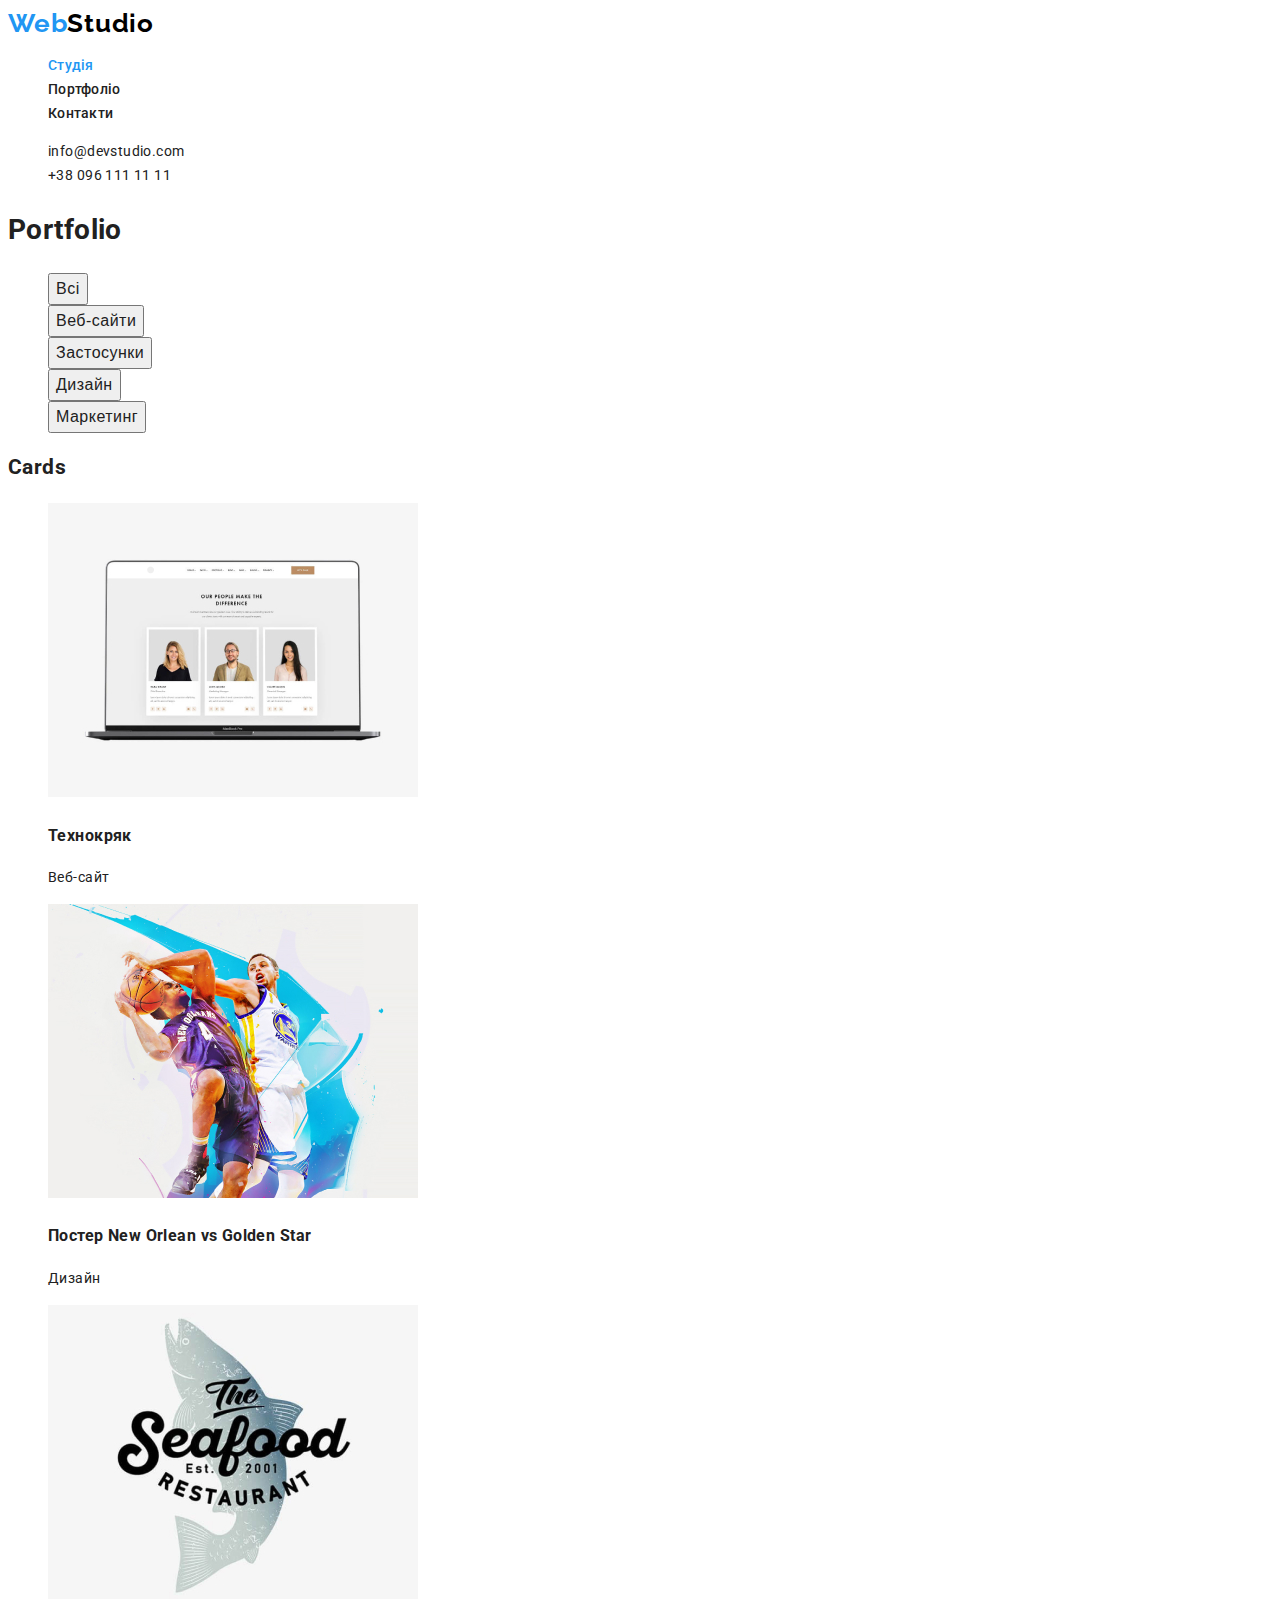
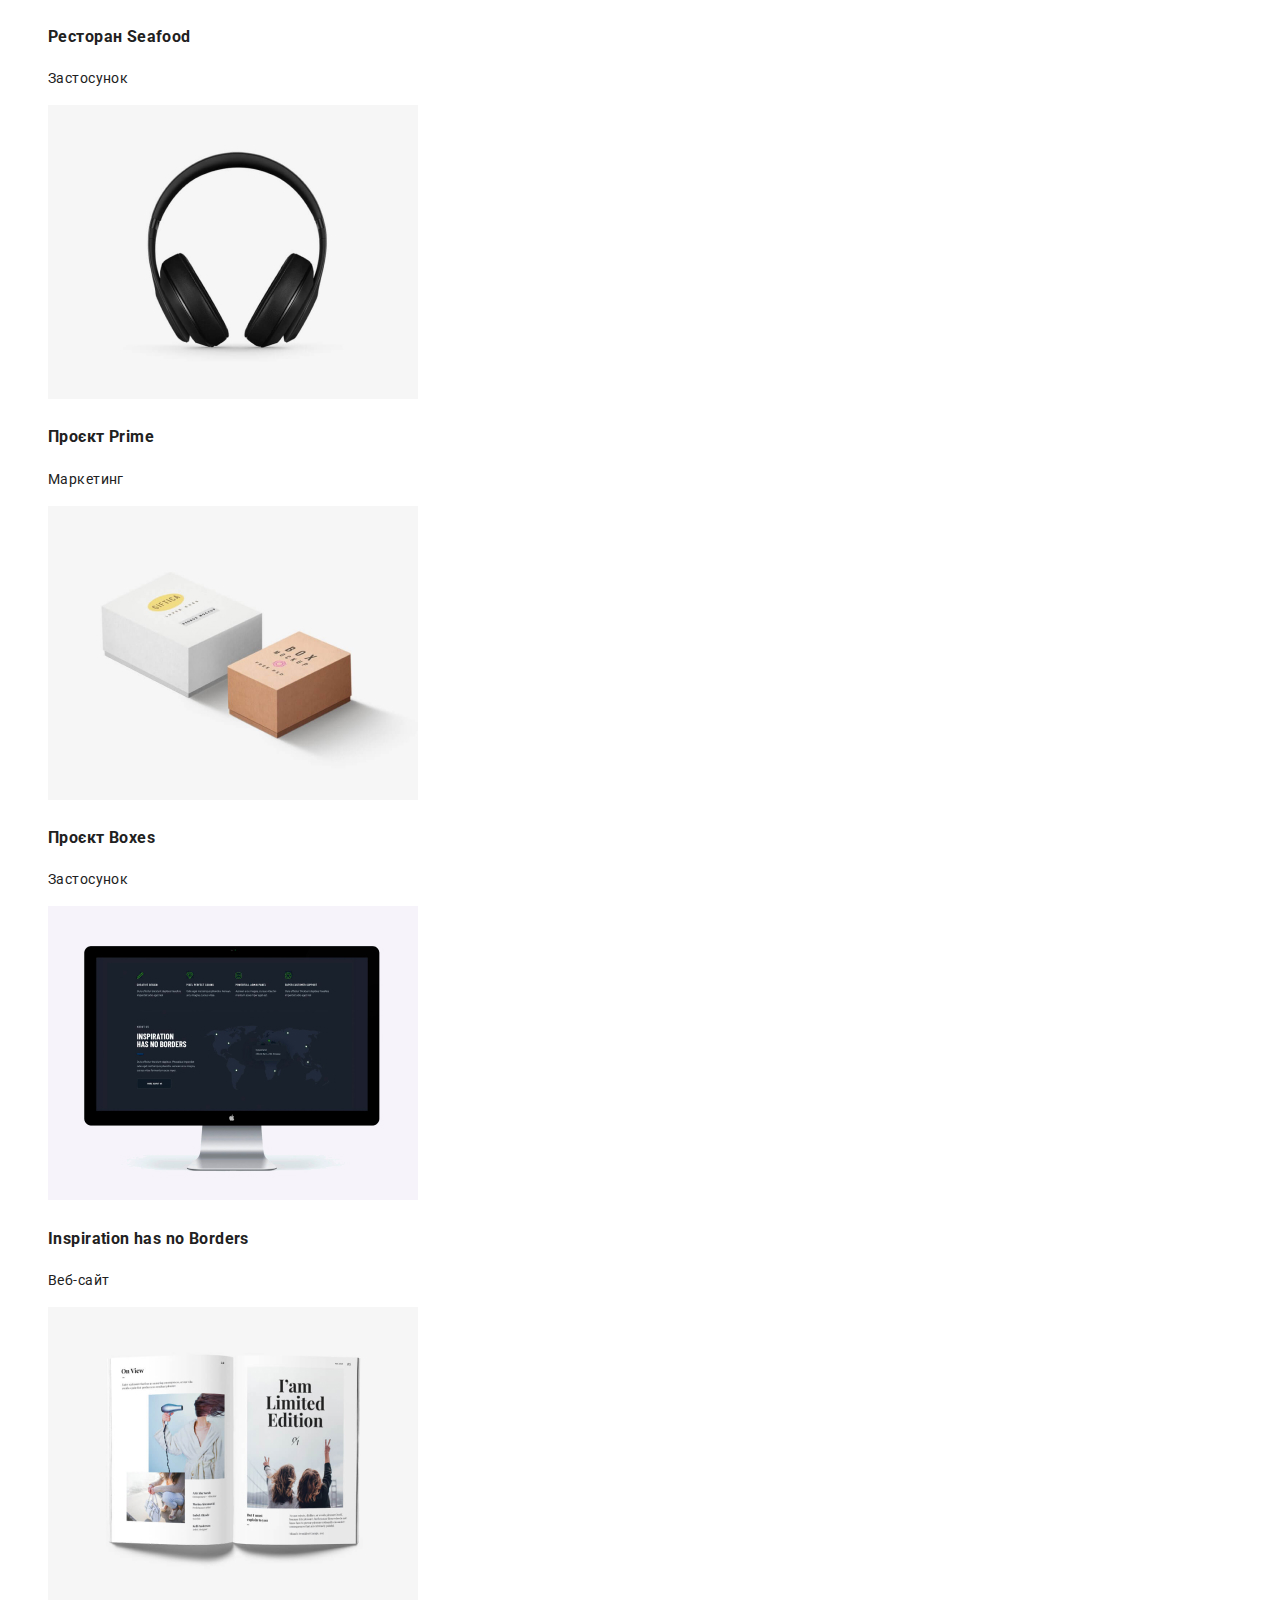
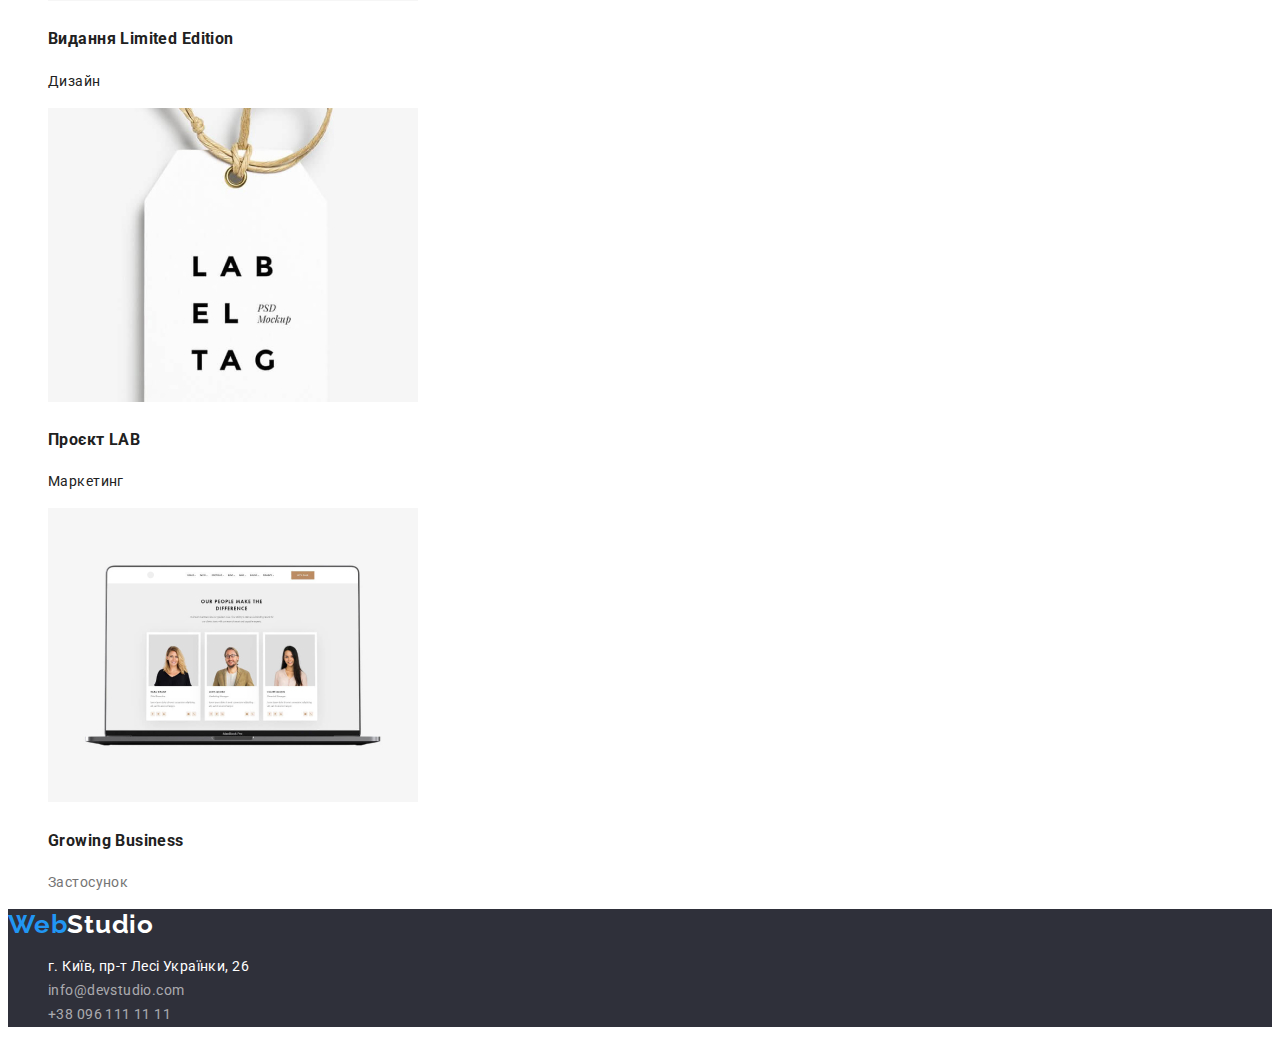
==== portfolio.html @ 36616dd6 "додав стилі шрифтів" ====
<!DOCTYPE html>
<html lang="uk">
<head>
  <meta charset="UTF-8">
  <meta http-equiv="X-UA-Compatible" content="IE=edge">
  <meta name="viewport" content="width=device-width, initial-scale=1.0">
  <link rel="preconnect" href="https://fonts.googleapis.com">
  <link rel="preconnect" href="https://fonts.gstatic.com" crossorigin>
  <link href="https://fonts.googleapis.com/css2?family=Raleway:wght@700&family=Roboto:wght@400;500;700;900&display=swap"
    rel="stylesheet">
  <link rel="stylesheet" href="./CSS/style.css">
  <title>Portfolio</title>
</head>
<body>
  <!-- Шапка сайту -->
  <header class="header">
    <!--Панель навігації-->
    <nav class="nav-bar">
      <a href="./index.html" class="logo link"><span>Web</span>Studio</a>
      <ul class="site-nav list">
        <li><a href="./index.html" class="link current">Студія</a></li>
        <li><a href="./portfolio.html" class="link">Портфоліо</a></li>
        <li><a href="" class="link">Контакти</a></li>
      </ul>
    </nav>
    <!--Список контактів-->
    <ul class="contacts-list list">
      <li><a href="" class="link">info@devstudio.com</a></li>
      <li><a href="" class="link">+38 096 111 11 11</a></li>
    </ul>
  </header>
  <main>
    <section class="portfolio">
      <!--Список кнопок навігацї сторінки-->
      <div class="filter">
        <h1 class="filter-title title">Portfolio</h1>
        <ul class="filter-list list">
          <li><button type="button" class="filter-btn">Всі</button></li>
          <li><button type="button" class="filter-btn">Веб-сайти</button></li>
          <li><button type="button" class="filter-btn">Застосунки</button></li>
          <li><button type="button" class="filter-btn">Дизайн</button></li>
          <li><button type="button" class="filter-btn">Маркетинг</button></li>
        </ul>
      </div>
      
      <div class="cards">
        <h2 class="cards-title title">Cards</h2>
        <ul class="cards-list list">
          <li>
            <a href="" class="link"><img src="./images/portfolio/technocrack.jpg" alt="" width="370" height="294">
            <h3 class="title">Технокряк</h3>
            <p>Веб-сайт</p>
          </a>                       
          </li>
          <li>
            <a href="" class="link">
              <img src="./images/portfolio/poster.jpg" alt="" width="370" height="294">
              <h3 class="title">Постер New Orlean vs Golden Star</h3>
              <p>Дизайн</p>
            </a>
          </li>
          <li>
            <a href="" class="link">
              <img src="./images/portfolio/restaraunt.jpg" alt="" width="370" height="294">
              <h3 class="title">Ресторан Seafood</h3>
              <p>Застосунок</p>
            </a>
          </li>
          <li>
            <a href="" class="link">
              <img src="./images/portfolio/primeproject.jpg" alt="" width="370" height="294">
              <h3 class="title">Проєкт Prime</h3>
              <p>Маркетинг</p>
            </a>
          </li>
          <li>
            <a href="" class="link">
              <img src="./images/portfolio/boxesproject.jpg" alt="" width="370" height="294">
              <h3 class="title">Проєкт Boxes</h3>
              <p>Застосунок</p>
            </a>
          </li>
          <li>
            <a href="" class="link">
              <img src="./images/portfolio/inspirationhasnoborders.jpg" alt="" width="370" height="294">
              <h3 class="title">Inspiration has no Borders</h3>
              <p>Веб-сайт</p>
            </a>            
          </li>
          <li>
            <a href="" class="link">
              <img src="./images/portfolio/limitededitionpost.jpg" alt="" width="370" height="294">
              <h3 class="title">Видання Limited Edition</h3>
              <p>Дизайн</p>
            </a>            
          </li>
          <li>
            <a href="" class="link"><img src="./images/portfolio/labproject.jpg" alt="" width="370" height="294">
            <h3 class="title">Проєкт LAB</h3>
            <p>Маркетинг</p>
          </a>
          </li>
          <li>
            <a href="" class="link"></a>
            <img src="./images/portfolio/technocrack.jpg" alt="" width="370" height="294">
            <h3 class="title">Growing Business</h3>
            <p>Застосунок</p>
          </li>
        </ul>
      </div>
      
    </section>
    
  </main>
  <!--Підвал-->
  <footer class="footer">
    <a href="" class="logo link"><span>Web</span>Studio</a>
    <address class="adress">
      <ul class="adress-list list">
        <li>
          <a href="" class="map-link link">г. Київ, пр-т Лесі Українки, 26</a>
        </li>
        <li>
          <a href="" class="mail-link link">info@devstudio.com</a>
        </li>
        <li>
          <a href="" class="tel-link link">+38 096 111 11 11</a>
        </li>
      </ul>
    </address>
  </footer>
</body>
</html>
---- CSS/style.css ----
:root {
  --main-white-color: #ffffff;
  --sec-white-color: #F5F4FA;
  --hero-footer-color: #2F303A;
  --p-text-color: #757575;
  --link-title-black: #212121;
  --logo-black-color: #000000;
  --accent-color: #2196F3;
  --accent-sec-color: #188ce8;
  --host-white: #ffffff99;
}


/* Загальні стилі */
body {
  background-color: var(--main-white-color);
  color: var(--p-text-color);

  font-family: 'Roboto', sans-serif;
  font-style: normal;
  font-weight: 400;
  font-size: 14px;
  line-height: 1.71;
  letter-spacing: 0.03em;
  
}

.list {
  list-style: none;
}

.link {
  color: var(--link-title-black);
  text-decoration: none;
}

.site-nav .link.current {
  color: var(--accent-color);
}

.link:hover, .link:focus {
  color: var(--accent-color);
}


.logo span {
  color: var(--accent-color);
}

.title {
  color: var(--link-title-black);
}

.section-title {
  font-weight: 700;
  font-size: 36px;
  line-height: 42px;
  text-align: center;
  letter-spacing: 0.03em;
}


/* Стилі шапки HEADER*/
.header {
  background-color: var(--main-white-color);
}

.logo {
  color: var(--logo-black-color);
  
  font-family: 'Raleway', sans-serif;
  font-style: normal;
  font-weight: 700;
  font-size: 26px;
  line-height: 1.19;
  letter-spacing: 0.03em;
}

.site-nav .link {
  font-weight: 500;
  font-size: 14px;
  line-height: 1.14;
  letter-spacing: 0.02em;
  color: #212121;
}

.site-nav .link:hover,
.site-nav .link:focus {
  color: var(--accent-color);
}

.contact-list .link {
  font-weight: 500;
  font-size: 14px;
  line-height: 1.14;
  letter-spacing: 0.02em;
}

.contact-list .link:hover,
.contact-list .link:focus {
  color: var(--accent-color);
}

/* Стилі HERO */
.hero {
  background-color: var(--hero-footer-color);
}

.hero .title {
  color: var(--main-white-color);
  font-weight: 900;
  font-size: 44px;
  line-height: 1.36;
  text-align: center;
  letter-spacing: 0.06em;
  text-transform: uppercase;
}

.hero-btn {
  background-color: var(--accent-color);
  color: var(--main-white-color);
  cursor: pointer;
}

.hero-btn:hover, 
.hero-btn:focus {
  background-color: var(--accent-sec-color);
}


/* Стилі FEATURES */
.features-list .title {
  font-weight: 700;
  font-size: 14px;
  line-height: 16px;
  letter-spacing: 0.03em;
  text-transform: uppercase;
}

/* Стилі  WORKS */




/* Стилі OUR TEAM */
.team {
  background-color: var(--sec-white-color);
}
.team-card {
  background-color: var(--main-white-color);
}
.team-card .title {
  font-weight: 700;
  font-size: 14px;
  line-height: 1.14;
  text-align: center;
  letter-spacing: 0.03em;
  text-transform: uppercase;
}
.team-card .position {
  font-size: 16px;
    line-height: 1.18;
    text-align: center;
    letter-spacing: 0.03em;
    color:var(--p-text-color);
}


/* Стилі FOOTER */
.footer {
  background-color: var(--hero-footer-color);
}

.footer .logo {
  color: var(--main-white-color);
}

.map-link {
  font-style: normal;
  font-size: 14px;
  line-height: 1.71px;
  letter-spacing: 0.03em;
  color: var(--main-white-color)
}

.mail-link, .tel-link {
  font-style: normal;
  font-size: 14px;
  line-height: 1.71px;
  letter-spacing: 0.03em;
  color: var(--host-white);
}

/* Стилі PORTFOLIO */
.filter-btn {
  font-weight: 500;
  font-size: 16px;
  line-height: 1.62;
  text-align: center;
  letter-spacing: 0.03em;
  color: var(--link-title-black);
}

.filter-btn:hover, .filter-btn:focus {
  background-color: var(--accent-color);
  color: var(--main-white-color);
}
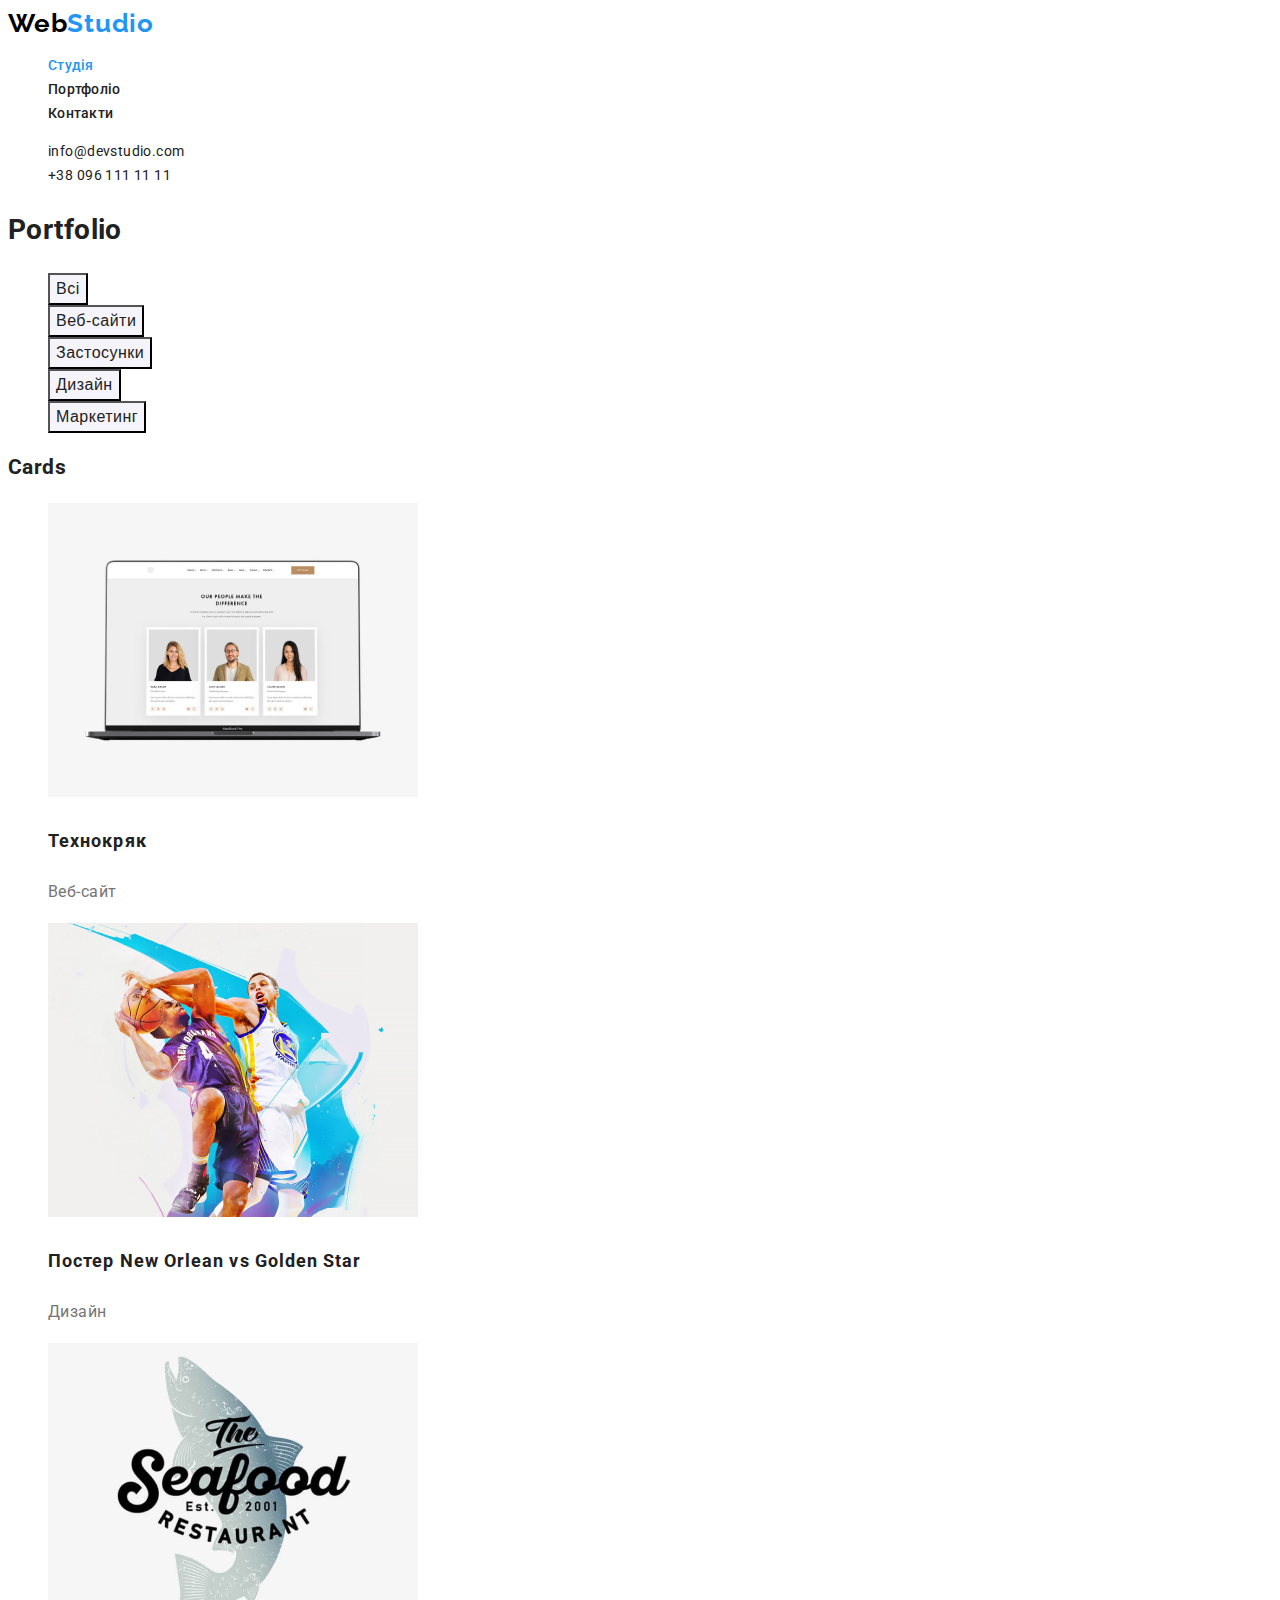
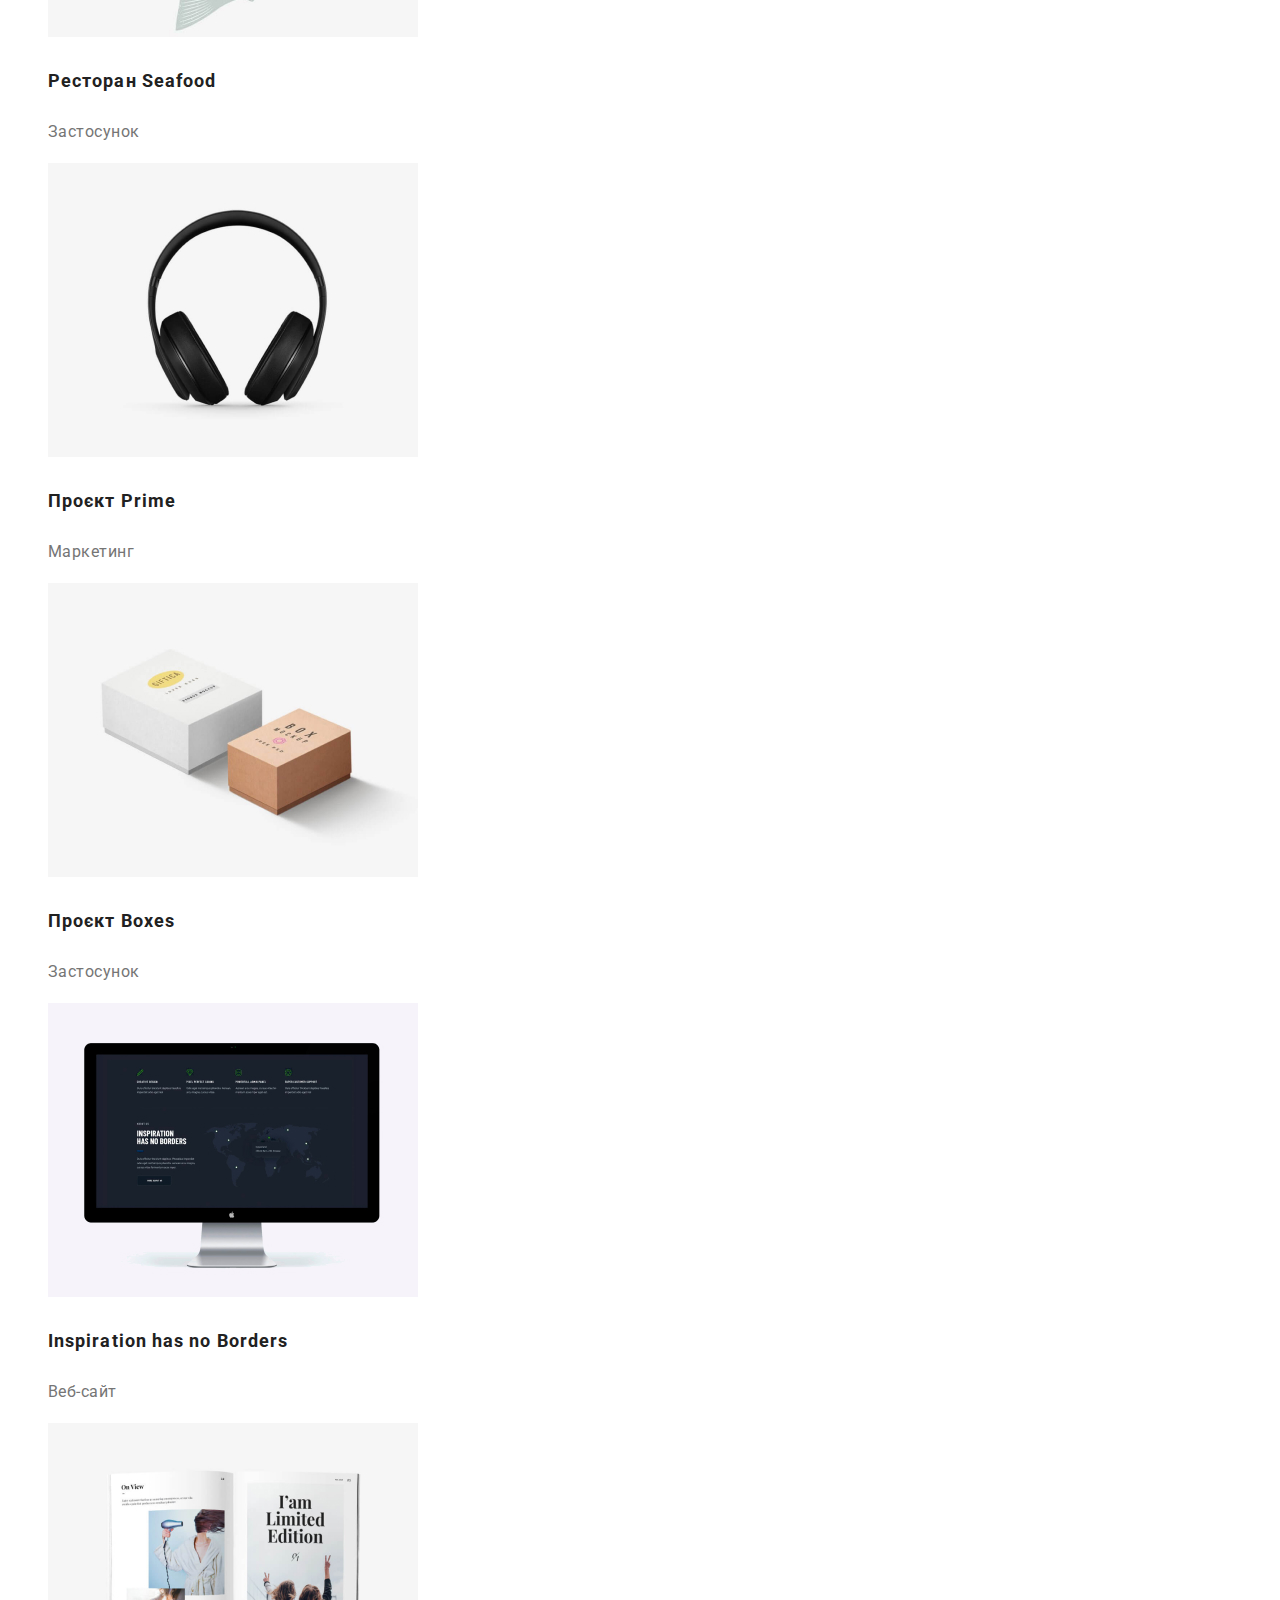
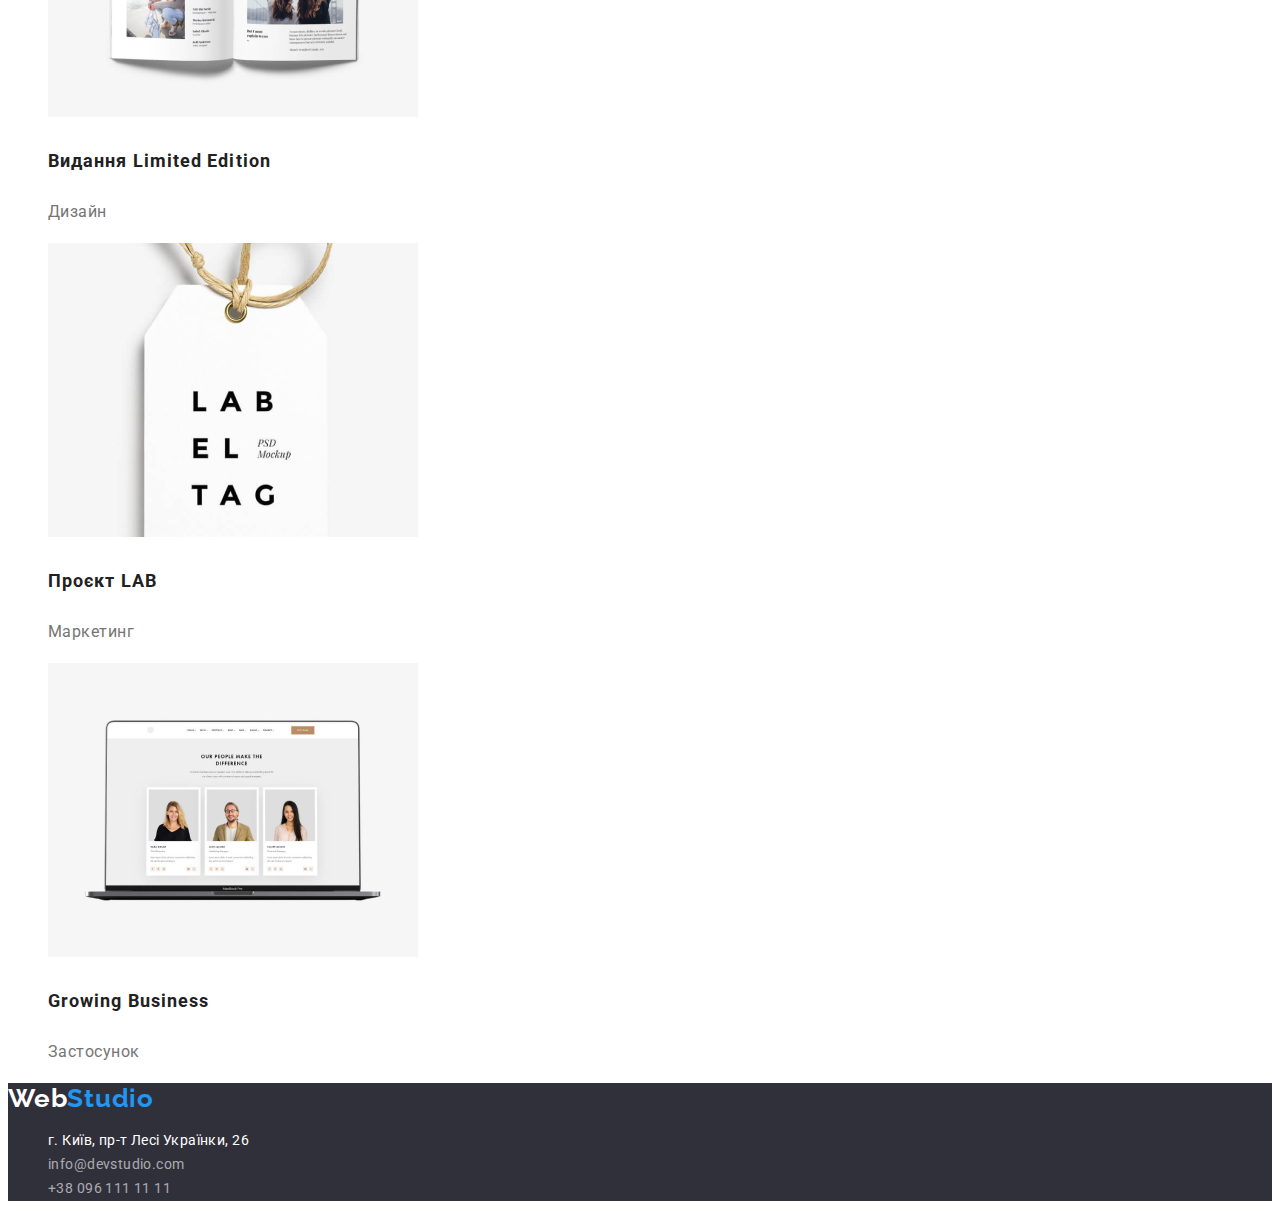
==== commit 962268c0: "деяке редагування назв класів" ====
--- a/portfolio.html
+++ b/portfolio.html
@@ -16,7 +16,7 @@
   <header class="header">
     <!--Панель навігації-->
     <nav class="nav-bar">
-      <a href="./index.html" class="logo link"><span>Web</span>Studio</a>
+      <a href="./index.html" class="logo-link">Web<span>Studio</span></a>
       <ul class="site-nav list">
         <li><a href="./index.html" class="link current">Студія</a></li>
         <li><a href="./portfolio.html" class="link">Портфоліо</a></li>
@@ -45,66 +45,78 @@
       
       <div class="cards">
         <h2 class="cards-title title">Cards</h2>
-        <ul class="cards-list list">
-          <li>
-            <a href="" class="link"><img src="./images/portfolio/technocrack.jpg" alt="" width="370" height="294">
-            <h3 class="title">Технокряк</h3>
-            <p>Веб-сайт</p>
-          </a>                       
+        <ul class="projects-list list">
+          <li class="project-item">
+            <a href="" class="link">
+              <img src="./images/portfolio/technocrack.jpg" alt="" width="370" height="294">
+              <h3 class="title">Технокряк</h3>
+              <p class="project-description">Веб-сайт</p>
+              <p class="hidden-description"></p>
+            </a>                       
           </li>
-          <li>
+          <li class="project-item">
             <a href="" class="link">
               <img src="./images/portfolio/poster.jpg" alt="" width="370" height="294">
               <h3 class="title">Постер New Orlean vs Golden Star</h3>
-              <p>Дизайн</p>
+              <p class="project-description">Дизайн</p>
+              <p class="hidden-description"></p>
             </a>
           </li>
-          <li>
+          <li class="project-item">
             <a href="" class="link">
               <img src="./images/portfolio/restaraunt.jpg" alt="" width="370" height="294">
               <h3 class="title">Ресторан Seafood</h3>
-              <p>Застосунок</p>
+              <p class="project-description">Застосунок</p>
+              <p class="hidden-description"></p>
             </a>
           </li>
-          <li>
+          <li class="project-item">
             <a href="" class="link">
               <img src="./images/portfolio/primeproject.jpg" alt="" width="370" height="294">
               <h3 class="title">Проєкт Prime</h3>
-              <p>Маркетинг</p>
+              <p class="project-description">Маркетинг</p>
+              <p class="hidden-description"></p>
             </a>
           </li>
-          <li>
+          <li class="project-item">
             <a href="" class="link">
               <img src="./images/portfolio/boxesproject.jpg" alt="" width="370" height="294">
               <h3 class="title">Проєкт Boxes</h3>
-              <p>Застосунок</p>
+              <p class="project-description">Застосунок</p>
+              <p class="hidden-description"></p>
             </a>
           </li>
-          <li>
+          <li class="project-item">
             <a href="" class="link">
               <img src="./images/portfolio/inspirationhasnoborders.jpg" alt="" width="370" height="294">
               <h3 class="title">Inspiration has no Borders</h3>
-              <p>Веб-сайт</p>
+              <p class="project-description">Веб-сайт</p>
+              <p class="hidden-description"></p>
             </a>            
           </li>
-          <li>
+          <li class="project-item">
             <a href="" class="link">
               <img src="./images/portfolio/limitededitionpost.jpg" alt="" width="370" height="294">
               <h3 class="title">Видання Limited Edition</h3>
-              <p>Дизайн</p>
+              <p class="project-description">Дизайн</p>
+              <p class="hidden-description"></p>
             </a>            
           </li>
-          <li>
-            <a href="" class="link"><img src="./images/portfolio/labproject.jpg" alt="" width="370" height="294">
-            <h3 class="title">Проєкт LAB</h3>
-            <p>Маркетинг</p>
+          <li class="project-item">
+            <a href="" class="link">
+              <img src="./images/portfolio/labproject.jpg" alt="" width="370" height="294">
+              <h3 class="title">Проєкт LAB</h3>
+              <p class="project-description">Маркетинг</p>
+              <p class="hidden-description"></p>
           </a>
           </li>
-          <li>
-            <a href="" class="link"></a>
-            <img src="./images/portfolio/technocrack.jpg" alt="" width="370" height="294">
-            <h3 class="title">Growing Business</h3>
-            <p>Застосунок</p>
+          <li class="project-item">
+            <a href="" class="link">
+              <img src="./images/portfolio/technocrack.jpg" alt="" width="370" height="294">
+              <h3 class="title">Growing Business</h3>
+              <p class="project-description">Застосунок</p>
+              <p class="hidden-description"></p>
+            </a>
           </li>
         </ul>
       </div>
@@ -114,7 +126,7 @@
   </main>
   <!--Підвал-->
   <footer class="footer">
-    <a href="" class="logo link"><span>Web</span>Studio</a>
+    <a href="" class="logo-link">Web<span>Studio</span></a>
     <address class="adress">
       <ul class="adress-list list">
         <li>
--- a/CSS/style.css
+++ b/CSS/style.css
@@ -43,8 +43,11 @@
 }
 
 
-.logo span {
-  color: var(--accent-color);
+.logo-link span {
+  color: var(--accent-color);
+}
+.logo-link {
+  text-decoration: none;
 }
 
 .title {
@@ -65,7 +68,7 @@
   background-color: var(--main-white-color);
 }
 
-.logo {
+.logo-link {
   color: var(--logo-black-color);
   
   font-family: 'Raleway', sans-serif;
@@ -171,7 +174,7 @@
   background-color: var(--hero-footer-color);
 }
 
-.footer .logo {
+.footer .logo-link {
   color: var(--main-white-color);
 }
 
@@ -191,8 +194,9 @@
   color: var(--host-white);
 }
 
-/* Стилі PORTFOLIO */
+/* =====Стилі PORTFOLIO===== */
 .filter-btn {
+  background-color: var(--sec-white-color);
   font-weight: 500;
   font-size: 16px;
   line-height: 1.62;
@@ -204,4 +208,20 @@
 .filter-btn:hover, .filter-btn:focus {
   background-color: var(--accent-color);
   color: var(--main-white-color);
+}
+
+.project-item .title {
+  font-weight: 700;
+  font-size: 18px;
+  line-height: 2;
+  letter-spacing: 0.06em;
+  color: var(--link-title-black);
+}
+
+.project-description {
+  font-weight: 400;
+  font-size: 16px;
+  line-height: 1.88;
+  letter-spacing: 0.03em;
+  color: var(--p-text-color);
 }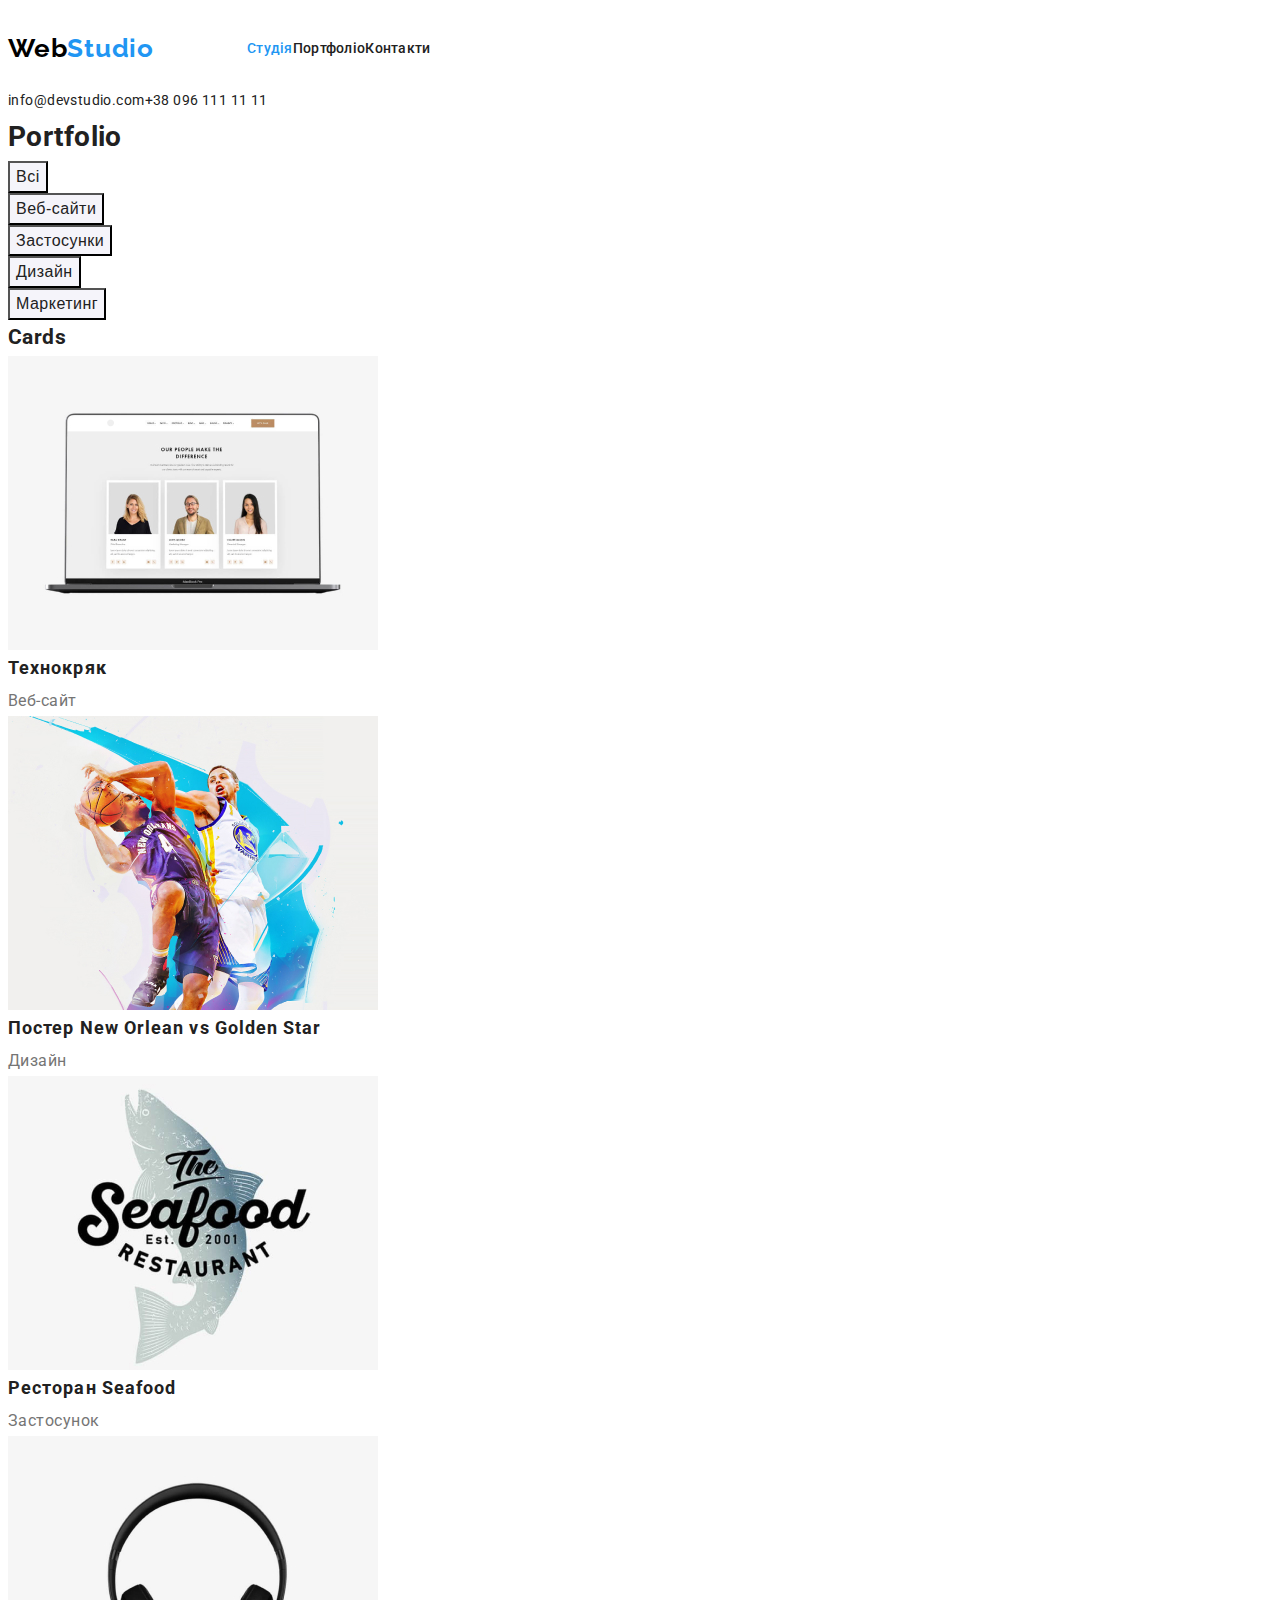
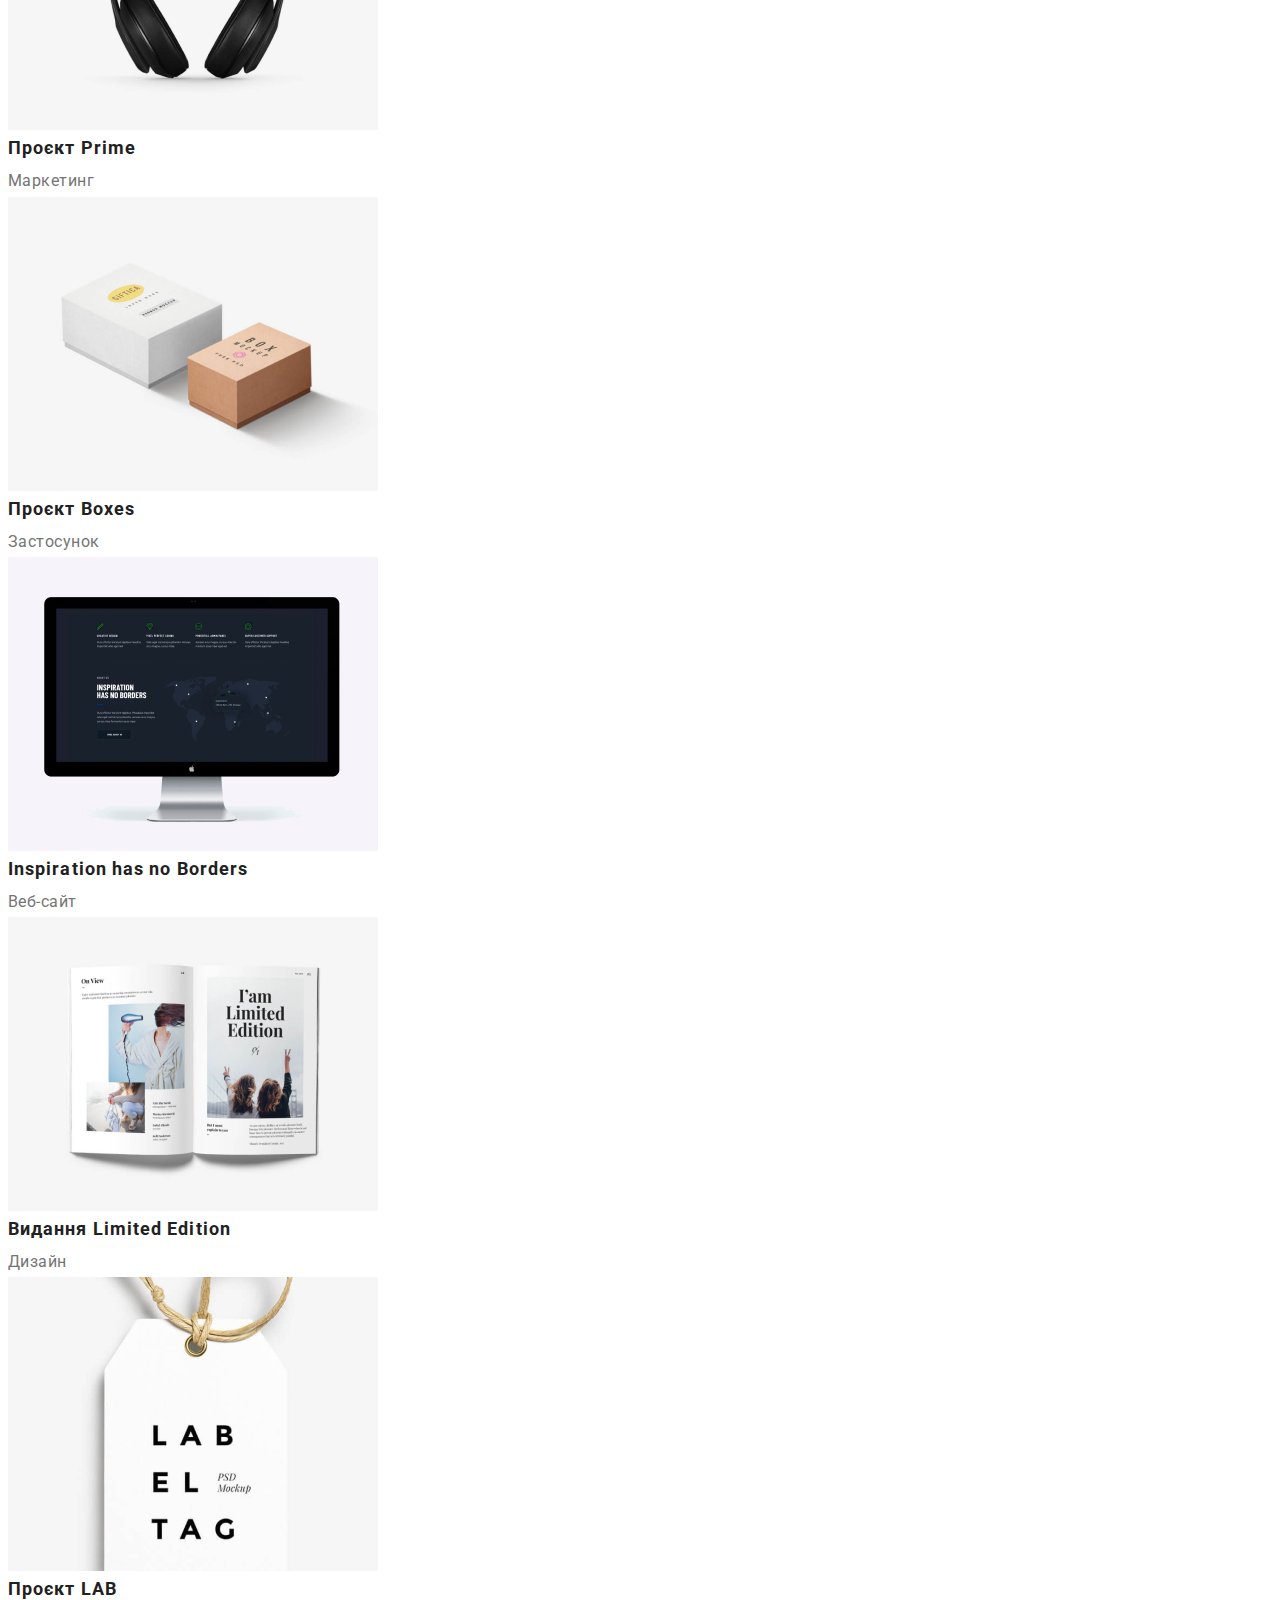
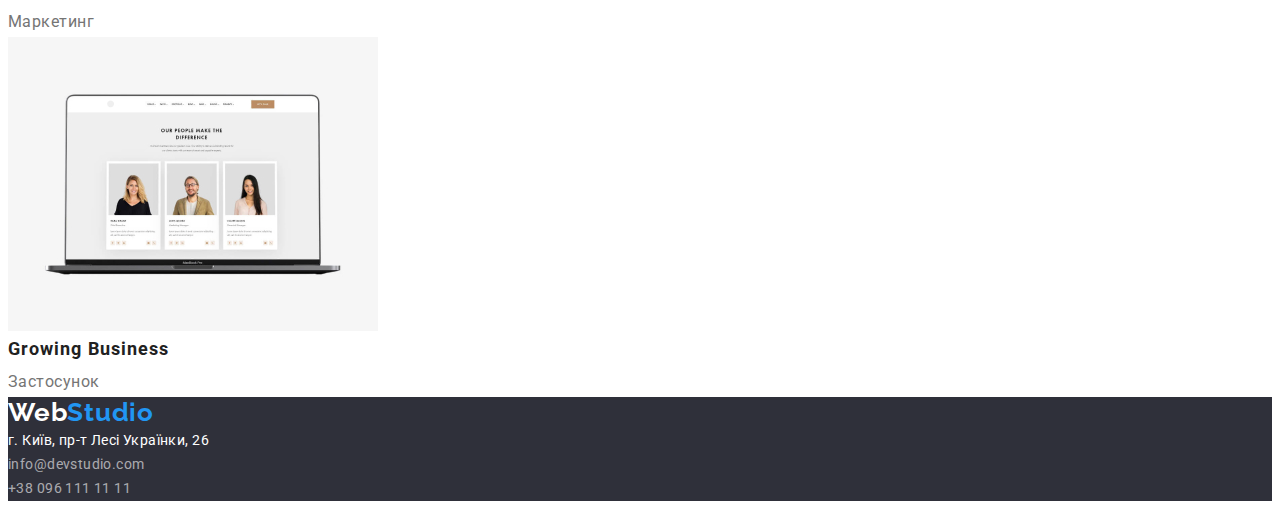
==== commit 81afdac6: "зафлексив header" ====
--- a/portfolio.html
+++ b/portfolio.html
@@ -4,6 +4,9 @@
   <meta charset="UTF-8">
   <meta http-equiv="X-UA-Compatible" content="IE=edge">
   <meta name="viewport" content="width=device-width, initial-scale=1.0">
+  <link rel="stylesheet" href="https://cdnjs.cloudflare.com/ajax/libs/modern-normalize/1.1.0/modern-normalize.min.css"
+    integrity="sha512-wpPYUAdjBVSE4KJnH1VR1HeZfpl1ub8YT/NKx4PuQ5NmX2tKuGu6U/JRp5y+Y8XG2tV+wKQpNHVUX03MfMFn9Q=="
+    crossorigin="anonymous" referrerpolicy="no-referrer" />
   <link rel="preconnect" href="https://fonts.googleapis.com">
   <link rel="preconnect" href="https://fonts.gstatic.com" crossorigin>
   <link href="https://fonts.googleapis.com/css2?family=Raleway:wght@700&family=Roboto:wght@400;500;700;900&display=swap"
--- a/CSS/style.css
+++ b/CSS/style.css
@@ -25,6 +25,41 @@
   
 }
 
+h1,
+h2,
+h3,
+h4,
+h5,
+h6,
+p {
+  margin: 0;
+}
+
+ul,
+ol {
+  margin: 0;
+  padding: 0;
+}
+
+img {
+  display: block;
+}
+
+.adress {
+  font-style: normal;
+}
+
+.visually-hidden {
+  position: absolute !important;
+  clip: rect(1px 1px 1px 1px); /* IE6, IE7 */
+  clip: rect(1px, 1px, 1px, 1px);
+  padding: 0 !important;
+  border: 0 !important;
+  height: 1px !important;
+  width: 1px !important;
+  overflow: hidden;
+}
+
 .list {
   list-style: none;
 }
@@ -60,6 +95,14 @@
   line-height: 42px;
   text-align: center;
   letter-spacing: 0.03em;
+}
+
+.container {
+  display: flex;
+  max-width: 1230px;
+  margin: 0 auto;
+  padding: 0 15px;
+  border: 1px solid red;
 }
 
 
@@ -68,8 +111,14 @@
   background-color: var(--main-white-color);
 }
 
+.nav-bar {
+  display: flex;
+  align-items: center;
+  padding: 25px 0;
+}
+
 .logo-link {
-  color: var(--logo-black-color);
+  margin-right: 93px;
   
   font-family: 'Raleway', sans-serif;
   font-style: normal;
@@ -77,6 +126,15 @@
   font-size: 26px;
   line-height: 1.19;
   letter-spacing: 0.03em;
+  color: var(--logo-black-color);
+}
+
+.site-nav {
+  display: flex;
+}
+
+.site-nav .item + .item {
+  margin-left: 50px;
 }
 
 .site-nav .link {
@@ -92,6 +150,16 @@
   color: var(--accent-color);
 }
 
+.contacts-list {
+  display: flex;
+  align-items: center;
+  margin-left: auto;
+}
+
+.contacts-list .item + .item {
+  margin-left: 50px;
+}
+
 .contact-list .link {
   font-weight: 500;
   font-size: 14px;
@@ -109,6 +177,10 @@
   background-color: var(--hero-footer-color);
 }
 
+.hero-content {
+  align-content: center;
+}
+
 .hero .title {
   color: var(--main-white-color);
   font-weight: 900;
@@ -162,10 +234,10 @@
 }
 .team-card .position {
   font-size: 16px;
-    line-height: 1.18;
-    text-align: center;
-    letter-spacing: 0.03em;
-    color:var(--p-text-color);
+  line-height: 1.18;
+  text-align: center;
+  letter-spacing: 0.03em;
+  color:var(--p-text-color);
 }
 
 
@@ -179,7 +251,6 @@
 }
 
 .map-link {
-  font-style: normal;
   font-size: 14px;
   line-height: 1.71px;
   letter-spacing: 0.03em;
@@ -187,7 +258,6 @@
 }
 
 .mail-link, .tel-link {
-  font-style: normal;
   font-size: 14px;
   line-height: 1.71px;
   letter-spacing: 0.03em;
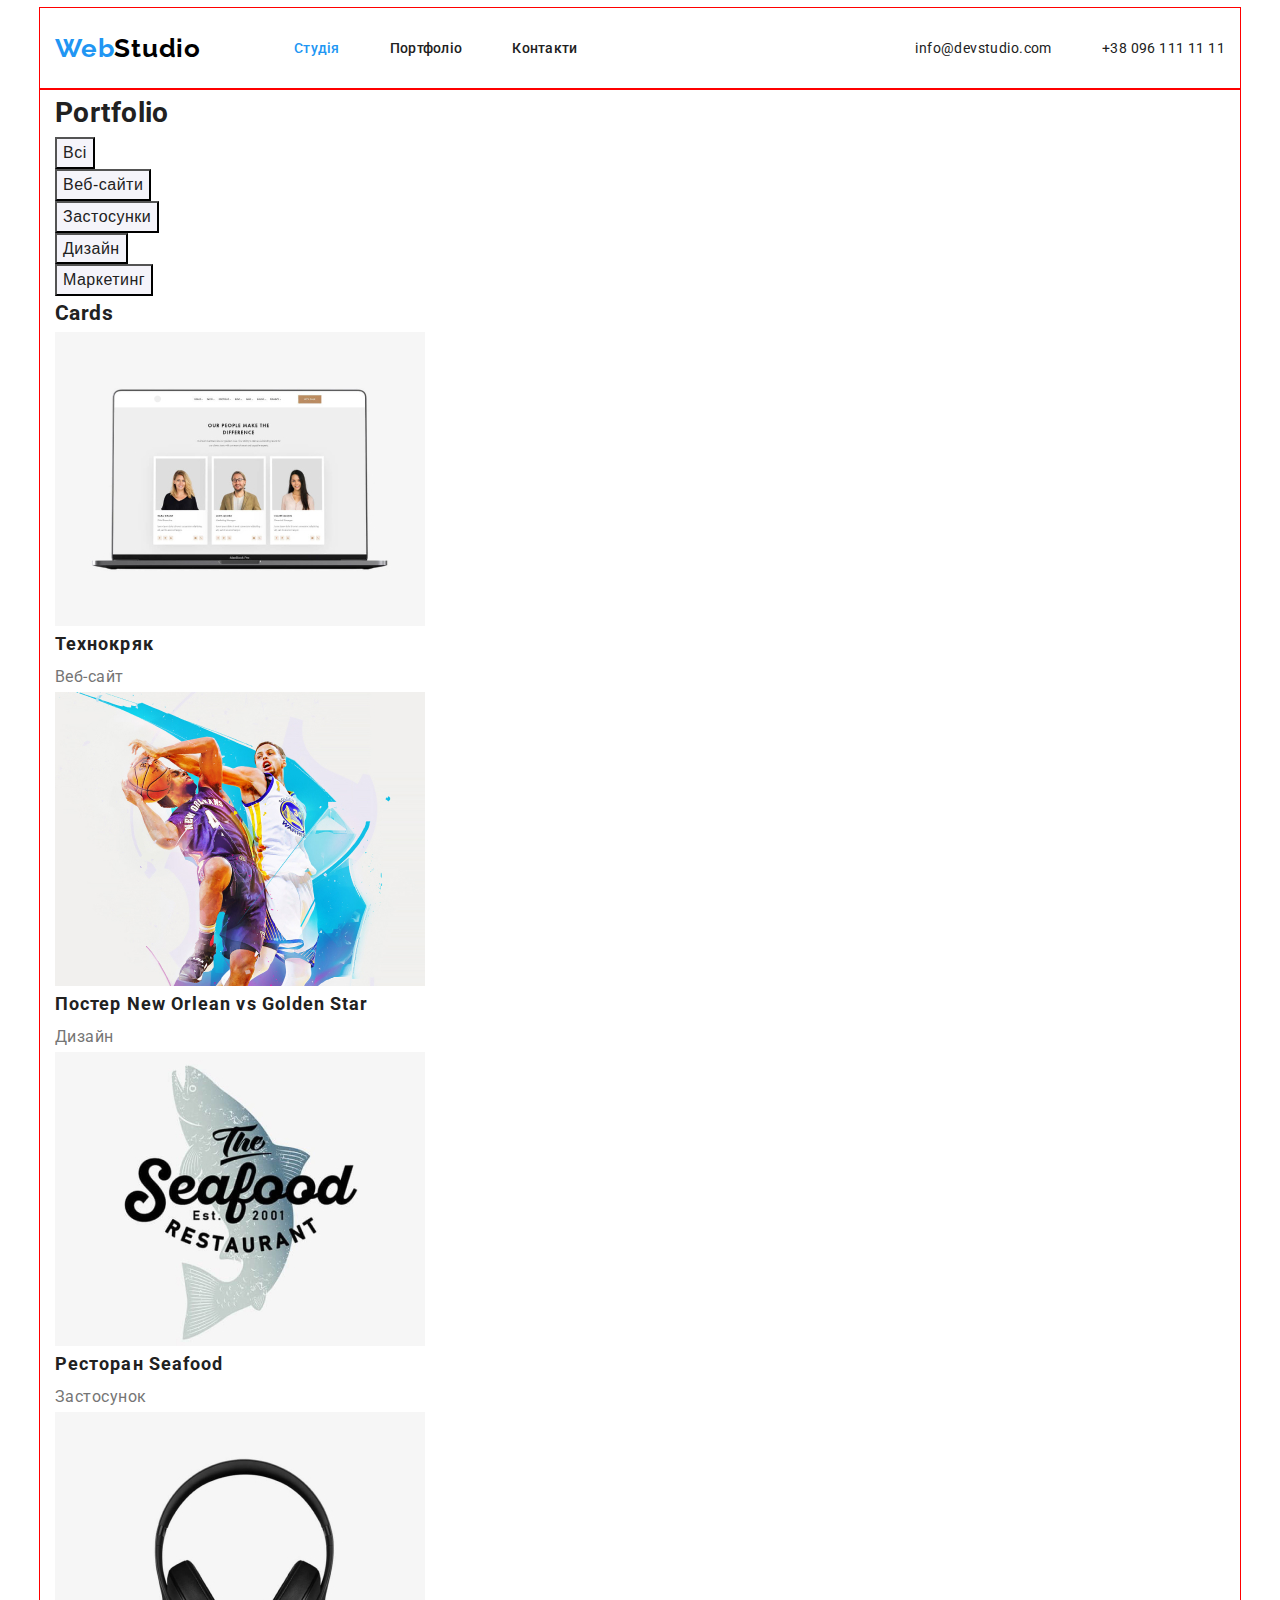
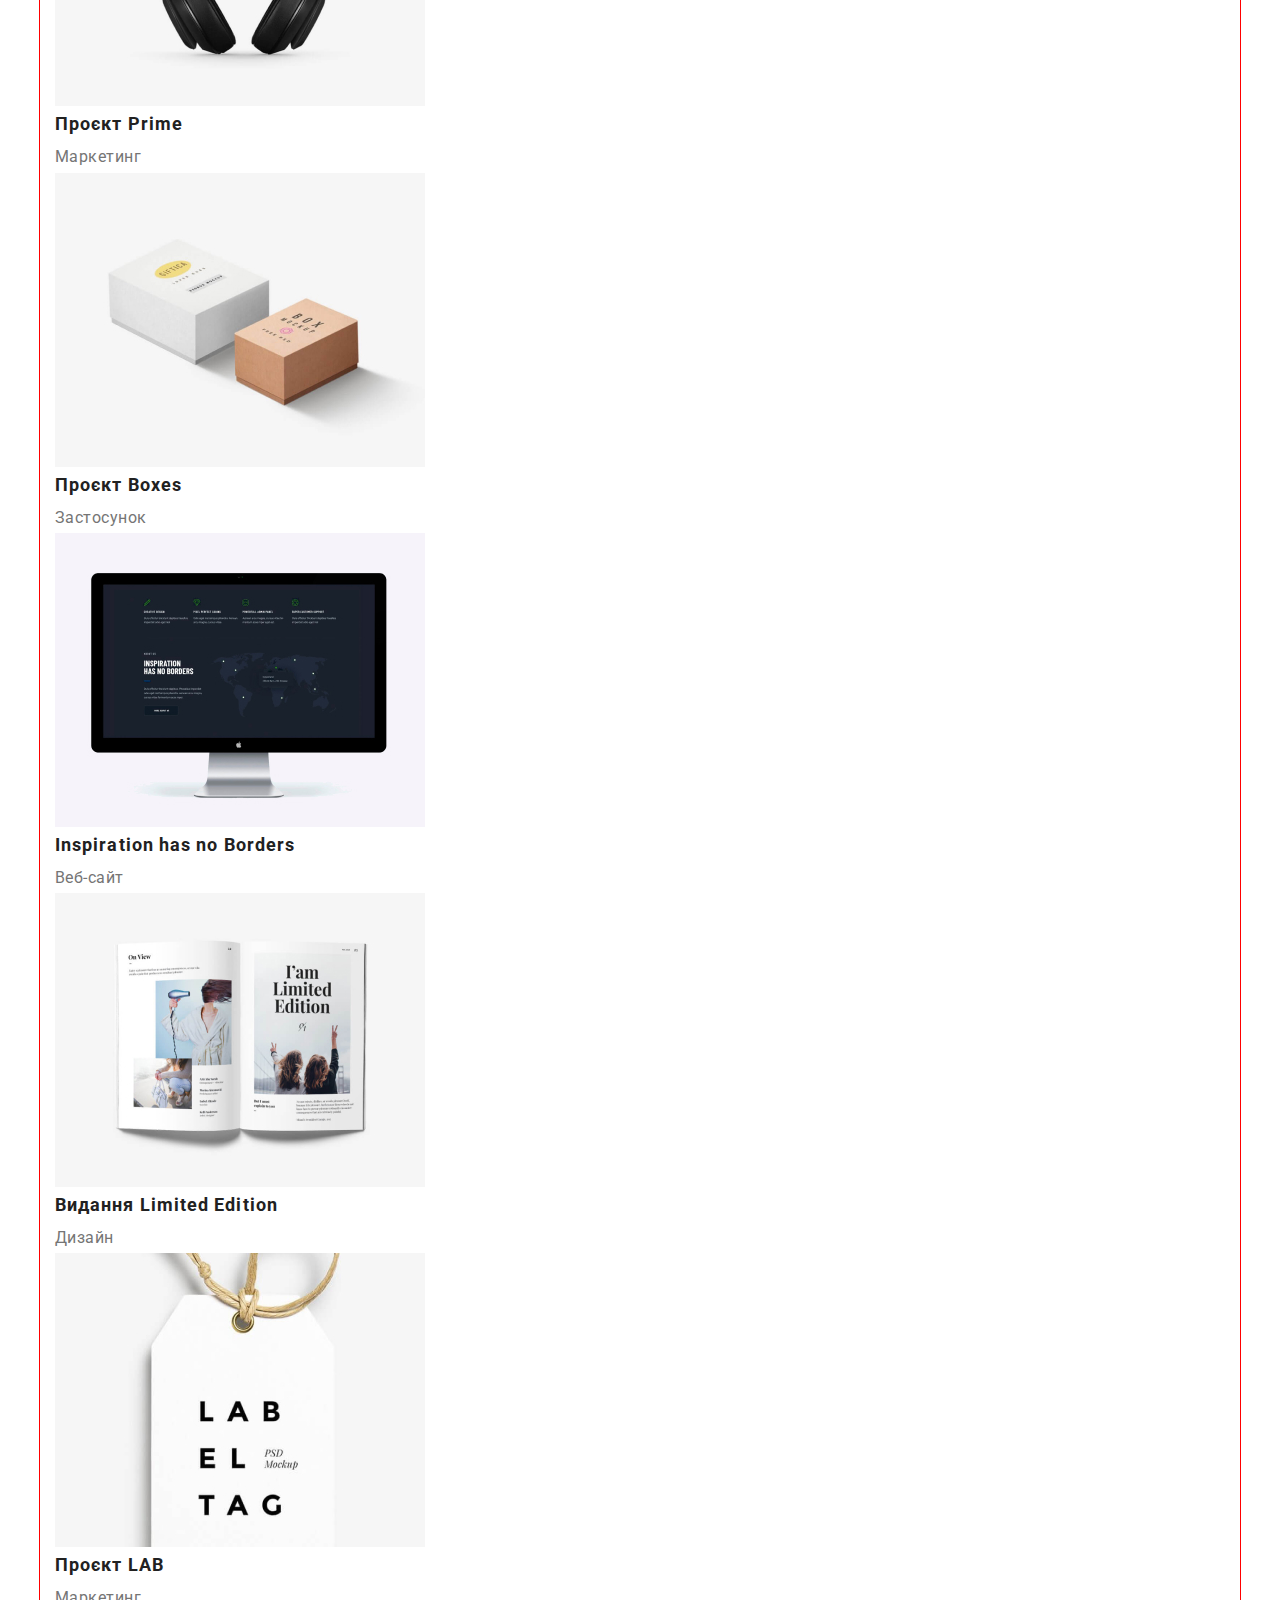
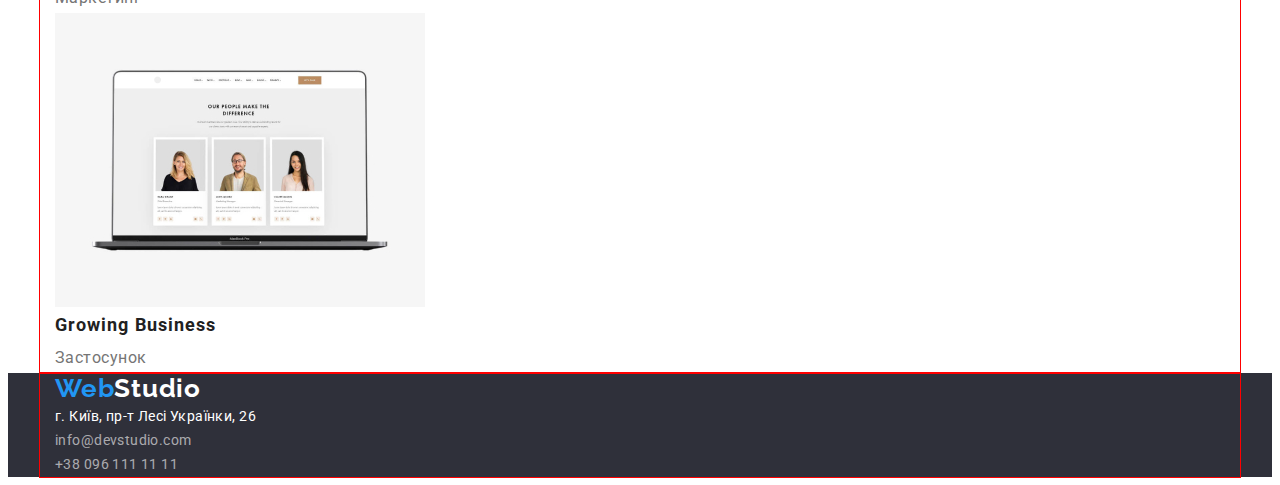
==== commit afe6c9d8: "розфлексив всю сторінку" ====
--- a/portfolio.html
+++ b/portfolio.html
@@ -18,131 +18,136 @@
   <!-- Шапка сайту -->
   <header class="header">
     <!--Панель навігації-->
-    <nav class="nav-bar">
-      <a href="./index.html" class="logo-link">Web<span>Studio</span></a>
-      <ul class="site-nav list">
-        <li><a href="./index.html" class="link current">Студія</a></li>
-        <li><a href="./portfolio.html" class="link">Портфоліо</a></li>
-        <li><a href="" class="link">Контакти</a></li>
+    <div class="container">
+      <nav class="nav-bar">
+        <a href="./index.html" class="logo-link"><span>Web</span>Studio</a>
+        <ul class="site-nav list">
+          <li class="item"><a href="./index.html" class="link current">Студія</a></li>
+          <li class="item"><a href="./portfolio.html" class="link">Портфоліо</a></li>
+          <li class="item"><a href="" class="link">Контакти</a></li>
+        </ul>
+      </nav>
+      <!--Список контактів-->
+      <ul class="contacts-list list">
+        <li class="item"><a href="" class="link">info@devstudio.com</a></li>
+        <li class="item"><a href="" class="link">+38 096 111 11 11</a></li>
       </ul>
-    </nav>
-    <!--Список контактів-->
-    <ul class="contacts-list list">
-      <li><a href="" class="link">info@devstudio.com</a></li>
-      <li><a href="" class="link">+38 096 111 11 11</a></li>
-    </ul>
+    </div>
   </header>
   <main>
     <section class="portfolio">
-      <!--Список кнопок навігацї сторінки-->
-      <div class="filter">
-        <h1 class="filter-title title">Portfolio</h1>
-        <ul class="filter-list list">
-          <li><button type="button" class="filter-btn">Всі</button></li>
-          <li><button type="button" class="filter-btn">Веб-сайти</button></li>
-          <li><button type="button" class="filter-btn">Застосунки</button></li>
-          <li><button type="button" class="filter-btn">Дизайн</button></li>
-          <li><button type="button" class="filter-btn">Маркетинг</button></li>
-        </ul>
-      </div>
-      
-      <div class="cards">
-        <h2 class="cards-title title">Cards</h2>
-        <ul class="projects-list list">
-          <li class="project-item">
-            <a href="" class="link">
-              <img src="./images/portfolio/technocrack.jpg" alt="" width="370" height="294">
-              <h3 class="title">Технокряк</h3>
-              <p class="project-description">Веб-сайт</p>
-              <p class="hidden-description"></p>
-            </a>                       
-          </li>
-          <li class="project-item">
-            <a href="" class="link">
-              <img src="./images/portfolio/poster.jpg" alt="" width="370" height="294">
-              <h3 class="title">Постер New Orlean vs Golden Star</h3>
-              <p class="project-description">Дизайн</p>
-              <p class="hidden-description"></p>
-            </a>
-          </li>
-          <li class="project-item">
-            <a href="" class="link">
-              <img src="./images/portfolio/restaraunt.jpg" alt="" width="370" height="294">
-              <h3 class="title">Ресторан Seafood</h3>
-              <p class="project-description">Застосунок</p>
-              <p class="hidden-description"></p>
-            </a>
-          </li>
-          <li class="project-item">
-            <a href="" class="link">
-              <img src="./images/portfolio/primeproject.jpg" alt="" width="370" height="294">
-              <h3 class="title">Проєкт Prime</h3>
-              <p class="project-description">Маркетинг</p>
-              <p class="hidden-description"></p>
-            </a>
-          </li>
-          <li class="project-item">
-            <a href="" class="link">
-              <img src="./images/portfolio/boxesproject.jpg" alt="" width="370" height="294">
-              <h3 class="title">Проєкт Boxes</h3>
-              <p class="project-description">Застосунок</p>
-              <p class="hidden-description"></p>
-            </a>
-          </li>
-          <li class="project-item">
-            <a href="" class="link">
-              <img src="./images/portfolio/inspirationhasnoborders.jpg" alt="" width="370" height="294">
-              <h3 class="title">Inspiration has no Borders</h3>
-              <p class="project-description">Веб-сайт</p>
-              <p class="hidden-description"></p>
-            </a>            
-          </li>
-          <li class="project-item">
-            <a href="" class="link">
-              <img src="./images/portfolio/limitededitionpost.jpg" alt="" width="370" height="294">
-              <h3 class="title">Видання Limited Edition</h3>
-              <p class="project-description">Дизайн</p>
-              <p class="hidden-description"></p>
-            </a>            
-          </li>
-          <li class="project-item">
-            <a href="" class="link">
-              <img src="./images/portfolio/labproject.jpg" alt="" width="370" height="294">
-              <h3 class="title">Проєкт LAB</h3>
-              <p class="project-description">Маркетинг</p>
-              <p class="hidden-description"></p>
-          </a>
-          </li>
-          <li class="project-item">
-            <a href="" class="link">
-              <img src="./images/portfolio/technocrack.jpg" alt="" width="370" height="294">
-              <h3 class="title">Growing Business</h3>
-              <p class="project-description">Застосунок</p>
-              <p class="hidden-description"></p>
-            </a>
-          </li>
-        </ul>
-      </div>
-      
+      <div class="container">
+        <!--Список кнопок навігацї сторінки-->
+        <div class="filter">
+          <h1 class="filter-title title">Portfolio</h1>
+          <ul class="filter-list list">
+            <li><button type="button" class="filter-btn">Всі</button></li>
+            <li><button type="button" class="filter-btn">Веб-сайти</button></li>
+            <li><button type="button" class="filter-btn">Застосунки</button></li>
+            <li><button type="button" class="filter-btn">Дизайн</button></li>
+            <li><button type="button" class="filter-btn">Маркетинг</button></li>
+          </ul>
+        </div>
+        
+        <div class="cards">
+          <h2 class="cards-title title">Cards</h2>
+          <ul class="projects-list list">
+            <li class="project-item">
+              <a href="" class="link">
+                <img src="./images/portfolio/technocrack.jpg" alt="" width="370" height="294">
+                <h3 class="title">Технокряк</h3>
+                <p class="project-description">Веб-сайт</p>
+                <p class="hidden-description"></p>
+              </a>
+            </li>
+            <li class="project-item">
+              <a href="" class="link">
+                <img src="./images/portfolio/poster.jpg" alt="" width="370" height="294">
+                <h3 class="title">Постер New Orlean vs Golden Star</h3>
+                <p class="project-description">Дизайн</p>
+                <p class="hidden-description"></p>
+              </a>
+            </li>
+            <li class="project-item">
+              <a href="" class="link">
+                <img src="./images/portfolio/restaraunt.jpg" alt="" width="370" height="294">
+                <h3 class="title">Ресторан Seafood</h3>
+                <p class="project-description">Застосунок</p>
+                <p class="hidden-description"></p>
+              </a>
+            </li>
+            <li class="project-item">
+              <a href="" class="link">
+                <img src="./images/portfolio/primeproject.jpg" alt="" width="370" height="294">
+                <h3 class="title">Проєкт Prime</h3>
+                <p class="project-description">Маркетинг</p>
+                <p class="hidden-description"></p>
+              </a>
+            </li>
+            <li class="project-item">
+              <a href="" class="link">
+                <img src="./images/portfolio/boxesproject.jpg" alt="" width="370" height="294">
+                <h3 class="title">Проєкт Boxes</h3>
+                <p class="project-description">Застосунок</p>
+                <p class="hidden-description"></p>
+              </a>
+            </li>
+            <li class="project-item">
+              <a href="" class="link">
+                <img src="./images/portfolio/inspirationhasnoborders.jpg" alt="" width="370" height="294">
+                <h3 class="title">Inspiration has no Borders</h3>
+                <p class="project-description">Веб-сайт</p>
+                <p class="hidden-description"></p>
+              </a>
+            </li>
+            <li class="project-item">
+              <a href="" class="link">
+                <img src="./images/portfolio/limitededitionpost.jpg" alt="" width="370" height="294">
+                <h3 class="title">Видання Limited Edition</h3>
+                <p class="project-description">Дизайн</p>
+                <p class="hidden-description"></p>
+              </a>
+            </li>
+            <li class="project-item">
+              <a href="" class="link">
+                <img src="./images/portfolio/labproject.jpg" alt="" width="370" height="294">
+                <h3 class="title">Проєкт LAB</h3>
+                <p class="project-description">Маркетинг</p>
+                <p class="hidden-description"></p>
+              </a>
+            </li>
+            <li class="project-item">
+              <a href="" class="link">
+                <img src="./images/portfolio/technocrack.jpg" alt="" width="370" height="294">
+                <h3 class="title">Growing Business</h3>
+                <p class="project-description">Застосунок</p>
+                <p class="hidden-description"></p>
+              </a>
+            </li>
+          </ul>
+        </div>
+      </div>  
     </section>
     
   </main>
   <!--Підвал-->
   <footer class="footer">
-    <a href="" class="logo-link">Web<span>Studio</span></a>
-    <address class="adress">
-      <ul class="adress-list list">
-        <li>
-          <a href="" class="map-link link">г. Київ, пр-т Лесі Українки, 26</a>
-        </li>
-        <li>
-          <a href="" class="mail-link link">info@devstudio.com</a>
-        </li>
-        <li>
-          <a href="" class="tel-link link">+38 096 111 11 11</a>
-        </li>
-      </ul>
-    </address>
+    <div class="container">
+      <a href="" class="logo-link"><span>Web</span>Studio</a>
+      <address class="adress">
+        <ul class="adress-list list">
+          <li>
+            <a href="" class="map-link link">г. Київ, пр-т Лесі Українки, 26</a>
+          </li>
+          <li>
+            <a href="" class="mail-link link">info@devstudio.com</a>
+          </li>
+          <li>
+            <a href="" class="tel-link link">+38 096 111 11 11</a>
+          </li>
+        </ul>
+      </address>
+    </div>
   </footer>
 </body>
 </html>--- a/CSS/style.css
+++ b/CSS/style.css
@@ -11,7 +11,11 @@
 }
 
 
-/* Загальні стилі */
+/* ==========ЗАГАЛЬНІ СТИЛІ============= */
+* {
+  box-sizing: border-box;
+}
+
 body {
   background-color: var(--main-white-color);
   color: var(--p-text-color);
@@ -90,6 +94,7 @@
 }
 
 .section-title {
+  margin-bottom: 50px;
   font-weight: 700;
   font-size: 36px;
   line-height: 42px;
@@ -98,18 +103,28 @@
 }
 
 .container {
-  display: flex;
-  max-width: 1230px;
+  max-width: 1200px;
   margin: 0 auto;
   padding: 0 15px;
-  border: 1px solid red;
-}
-
-
-/* Стилі шапки HEADER*/
+  outline: 1px solid red;
+}
+
+.features .container,
+.works .container,
+.team .container {
+  padding-top: 94px;
+  padding-bottom: 94px;
+}
+/* ==========ЗАГАЛЬНІ СТИЛІ END============= */
+
+
+/* =================HEADER===================*/
 .header {
   background-color: var(--main-white-color);
 }
+.header .container {
+  display: flex;
+} 
 
 .nav-bar {
   display: flex;
@@ -171,9 +186,11 @@
 .contact-list .link:focus {
   color: var(--accent-color);
 }
-
-/* Стилі HERO */
+/* =================HEADER END===================*/
+
+/* ==================HERO======================= */
 .hero {
+  text-align: center;
   background-color: var(--hero-footer-color);
 }
 
@@ -192,6 +209,12 @@
 }
 
 .hero-btn {
+  display: block;
+  min-width: 200px;
+  margin: 0 auto;
+  padding: 10px 32px;
+  /* box-shadow: 0px 4px 4px rgba(0, 0, 0, 0.15); */
+  border-radius: 4px;
   background-color: var(--accent-color);
   color: var(--main-white-color);
   cursor: pointer;
@@ -201,9 +224,18 @@
 .hero-btn:focus {
   background-color: var(--accent-sec-color);
 }
-
-
-/* Стилі FEATURES */
+/* ==================HERO END======================= */
+
+
+/* =================FEATURES=================== */
+.features-list {
+  display: flex;
+}
+
+.features-list-item {
+  
+}
+
 .features-list .title {
   font-weight: 700;
   font-size: 14px;
@@ -212,7 +244,22 @@
   text-transform: uppercase;
 }
 
-/* Стилі  WORKS */
+/* =================FEATURES END=================== */
+
+
+/* =================WORKS====================== */
+.works-list {
+  display: flex;
+  flex-wrap: wrap;
+  margin-left: -30px;
+  margin-top: -30px;
+}
+
+.works-list-item {
+  margin-left: 30px;
+  margin-top: 30px;
+}
+/* =================WORKS END====================== */
 
 
 
@@ -221,10 +268,27 @@
 .team {
   background-color: var(--sec-white-color);
 }
+
+.team-list {
+  display: flex;
+  flex-wrap: wrap;
+  margin-left: -30px;
+  margin-top: -30px;
+}
 .team-card {
+  margin-left: 30px;
+  margin-top: 30px;
+  box-shadow: 0px 1px 3px rgba(0, 0, 0, 0.12), 0px 1px 1px rgba(0, 0, 0, 0.14), 0px 2px 1px rgba(0, 0, 0, 0.2);
+  border-radius: 0px 0px 4px 4px;
   background-color: var(--main-white-color);
 }
+
+.team-card-content {
+  padding-top: 30px;
+  padding-bottom: 30px;
+}
 .team-card .title {
+  margin-bottom: 10px;
   font-weight: 700;
   font-size: 14px;
   line-height: 1.14;
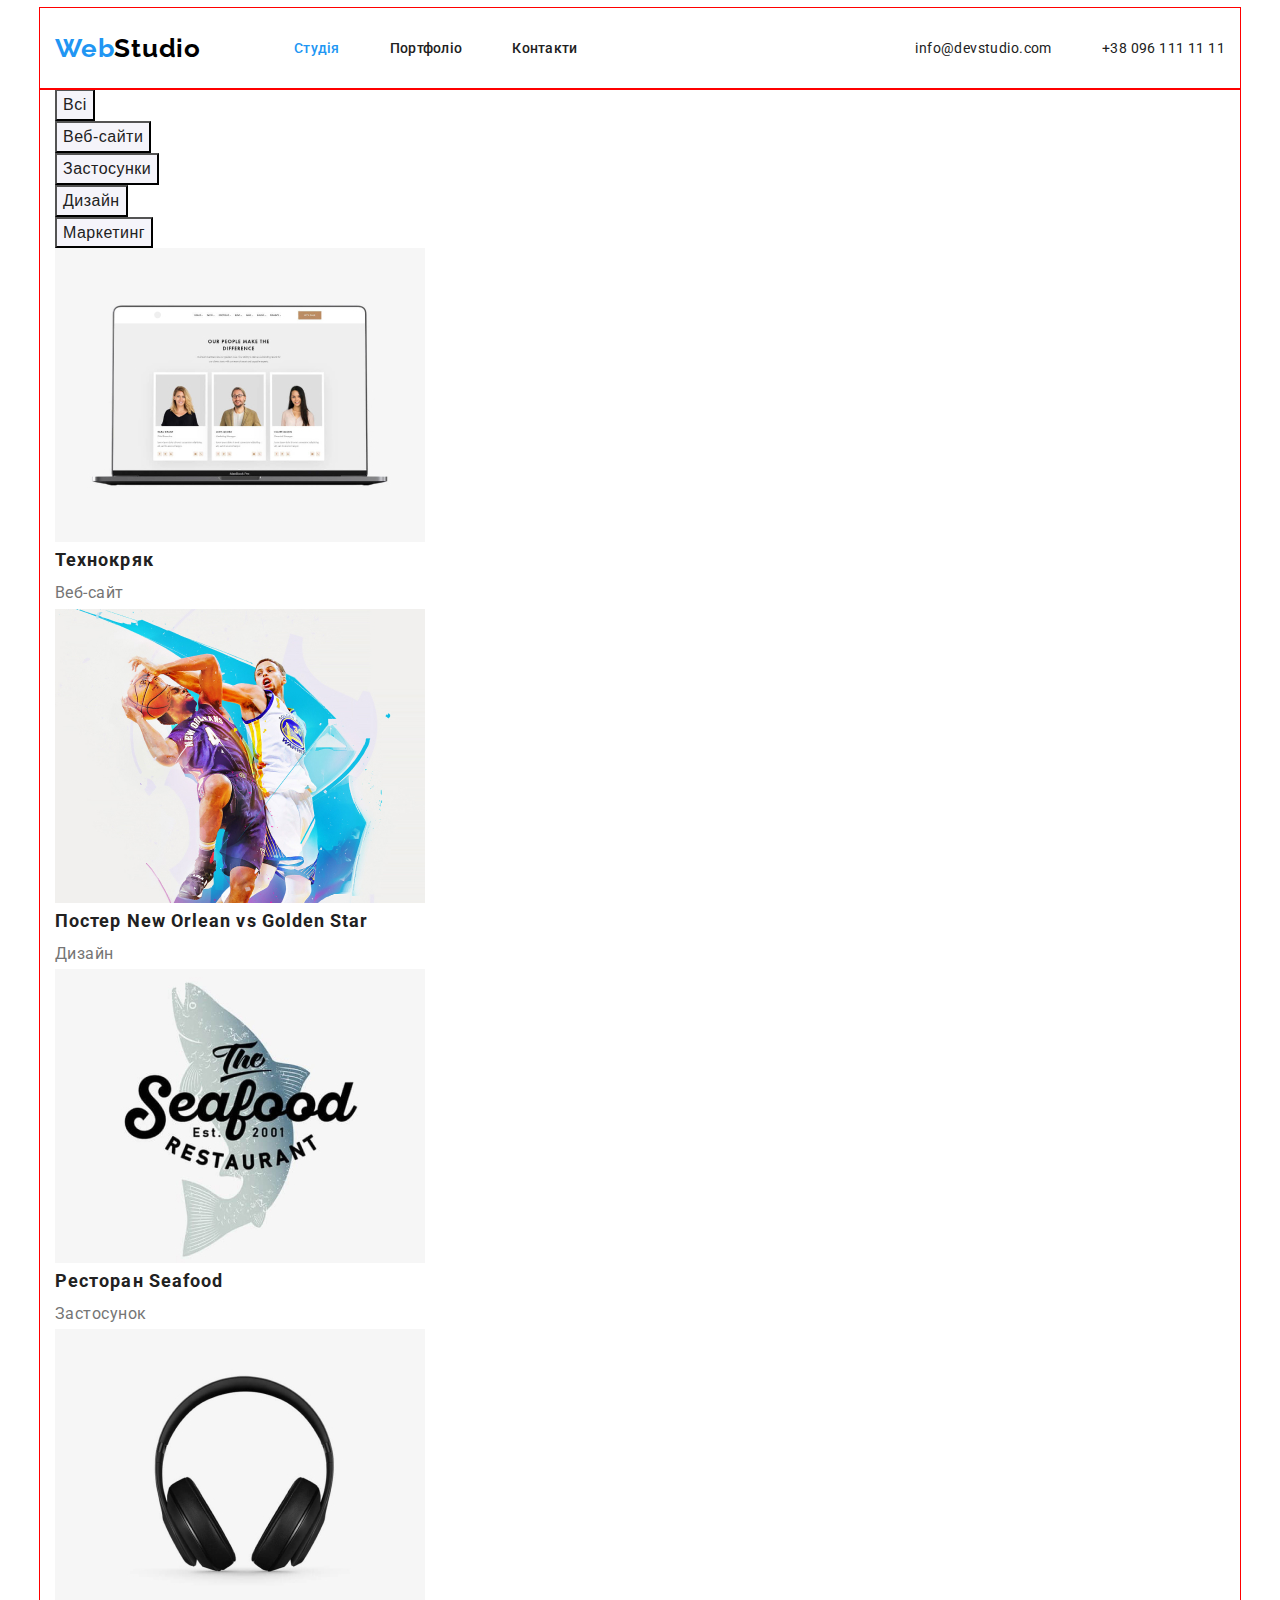
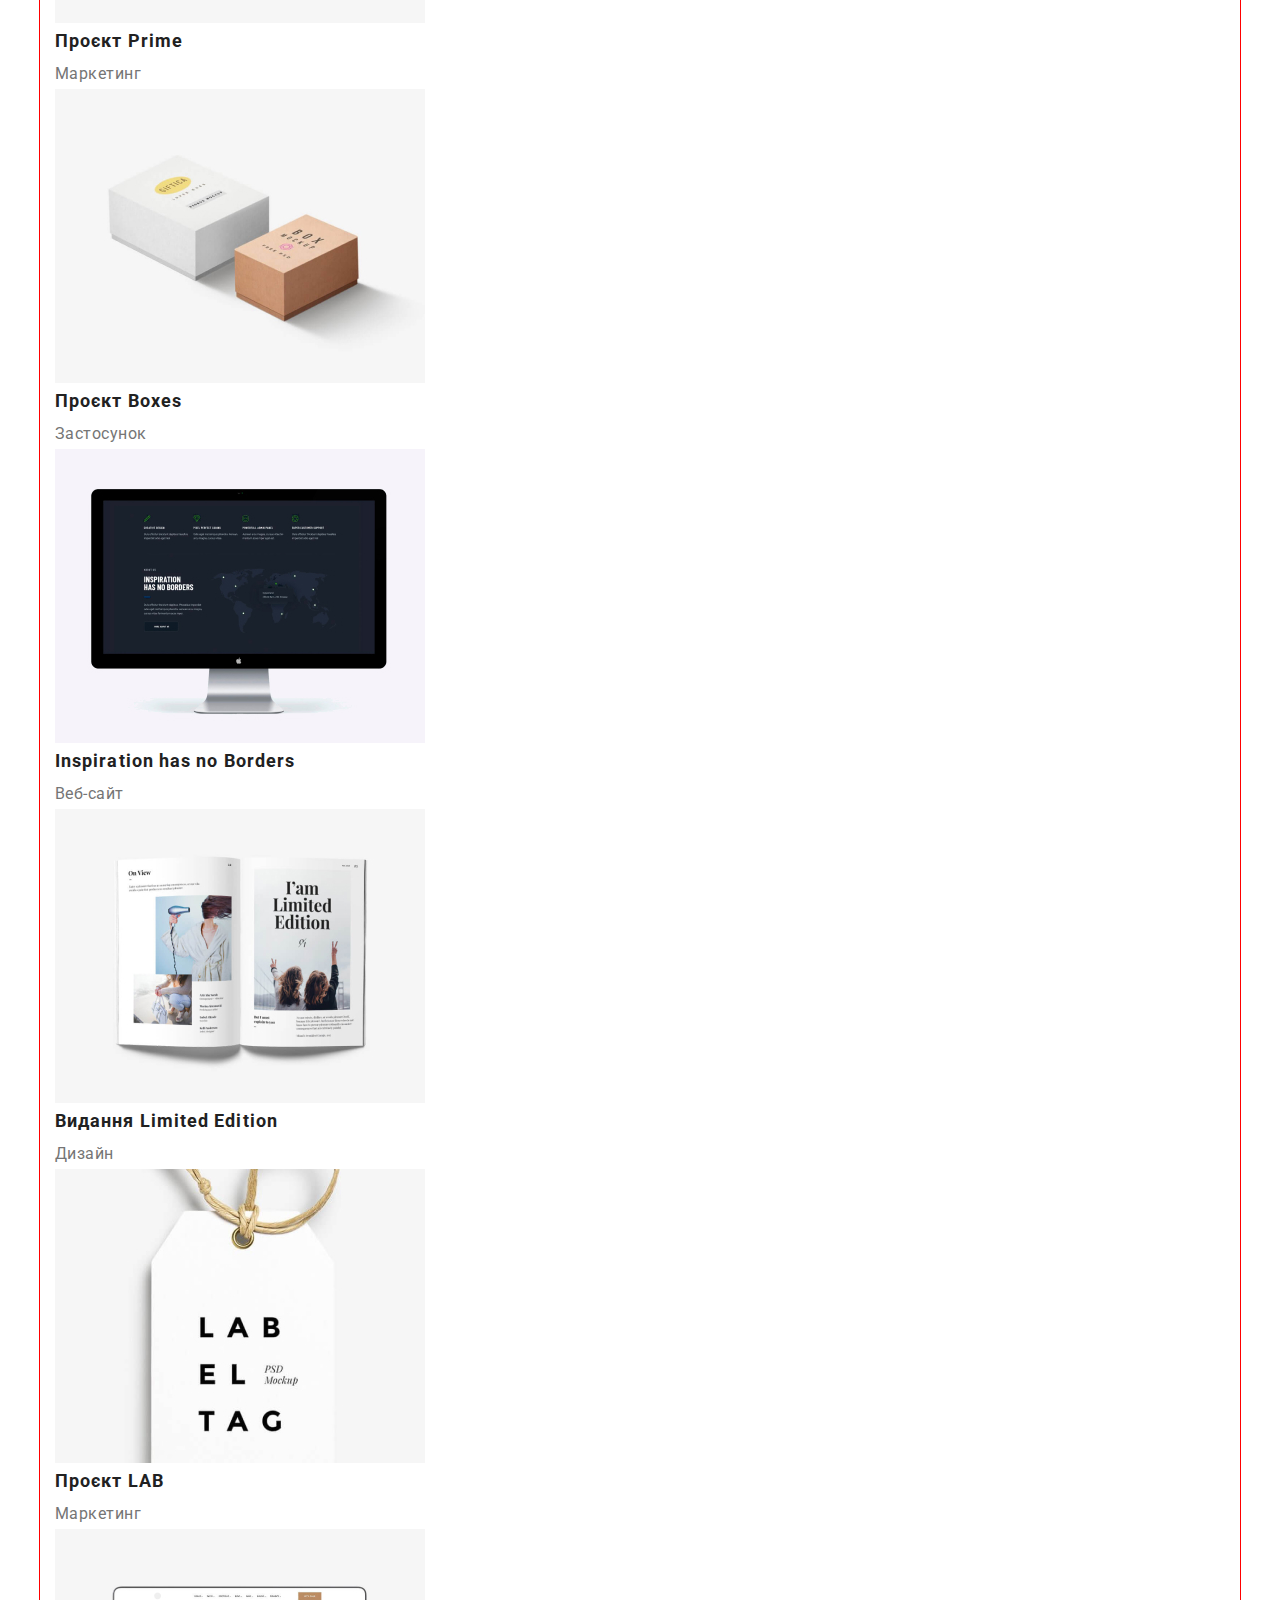
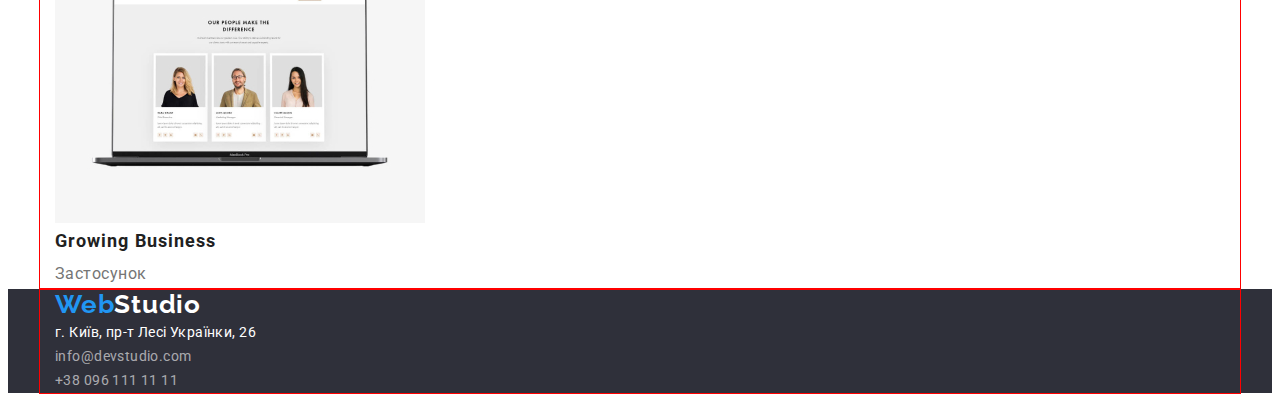
==== commit 252eb160: "розмістив картки і зображення, приховав заголовки портфоліо" ====
--- a/portfolio.html
+++ b/portfolio.html
@@ -39,7 +39,7 @@
       <div class="container">
         <!--Список кнопок навігацї сторінки-->
         <div class="filter">
-          <h1 class="filter-title title">Portfolio</h1>
+          <h1 class="filter-title title visually-hidden">Portfolio</h1>
           <ul class="filter-list list">
             <li><button type="button" class="filter-btn">Всі</button></li>
             <li><button type="button" class="filter-btn">Веб-сайти</button></li>
@@ -50,7 +50,7 @@
         </div>
         
         <div class="cards">
-          <h2 class="cards-title title">Cards</h2>
+          <h2 class="cards-title title visually-hidden">Cards</h2>
           <ul class="projects-list list">
             <li class="project-item">
               <a href="" class="link">
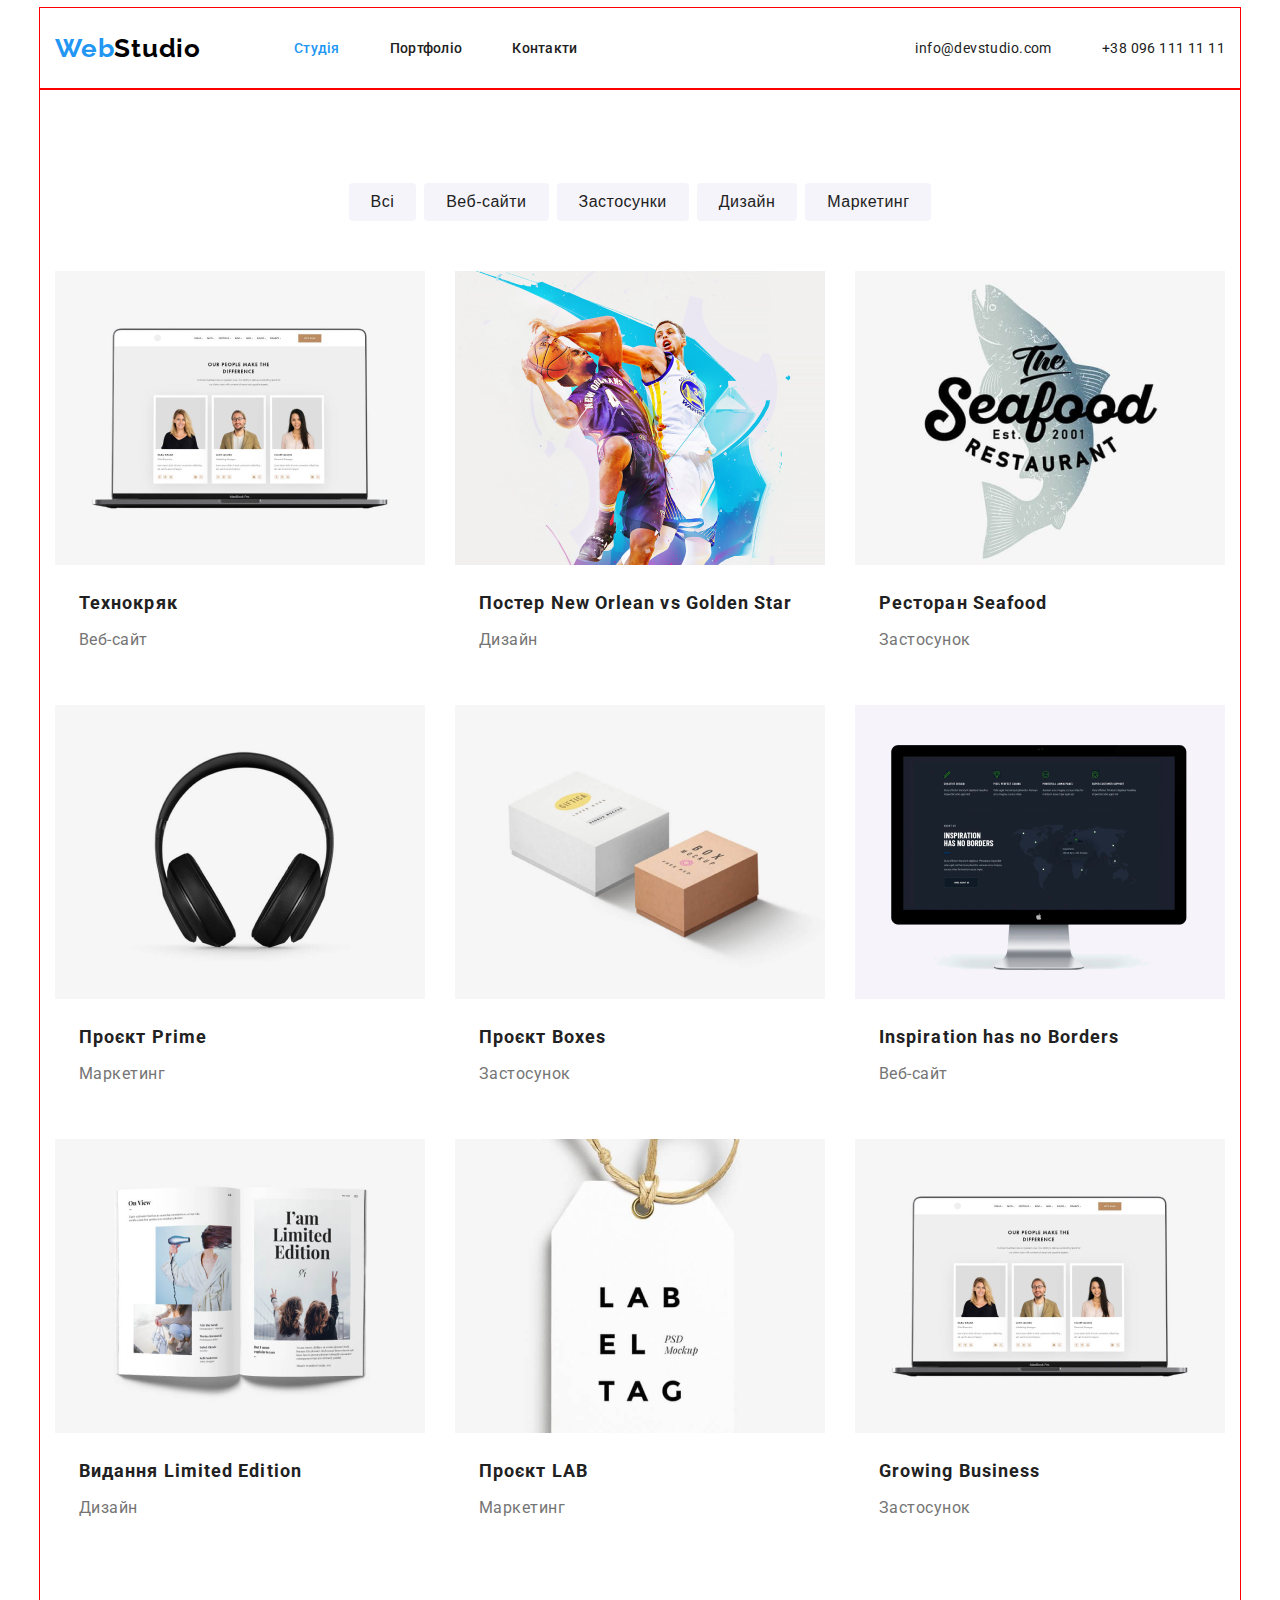
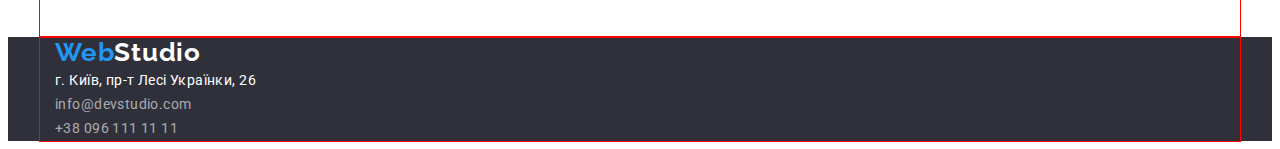
==== commit 9dc80964: "Є проблема з картками портфоліо" ====
--- a/portfolio.html
+++ b/portfolio.html
@@ -38,94 +38,118 @@
     <section class="portfolio">
       <div class="container">
         <!--Список кнопок навігацї сторінки-->
-        <div class="filter">
-          <h1 class="filter-title title visually-hidden">Portfolio</h1>
-          <ul class="filter-list list">
-            <li><button type="button" class="filter-btn">Всі</button></li>
-            <li><button type="button" class="filter-btn">Веб-сайти</button></li>
-            <li><button type="button" class="filter-btn">Застосунки</button></li>
-            <li><button type="button" class="filter-btn">Дизайн</button></li>
-            <li><button type="button" class="filter-btn">Маркетинг</button></li>
-          </ul>
-        </div>
+        <h1 class="filter-title title visually-hidden">Portfolio</h1>
+        <ul class="filter-list list">
+          <li class="filter-list-item">
+            <button type="button" class="filter-btn">Всі</button>
+          </li>
+          <li class="filter-list-item">
+            <button type="button" class="filter-btn">Веб-сайти</button>
+          </li>
+          <li class="filter-list-item">
+            <button type="button" class="filter-btn">Застосунки</button>
+          </li>
+          <li class="filter-list-item">
+            <button type="button" class="filter-btn">Дизайн</button>
+          </li>
+          <li class="filter-list-item">
+            <button type="button" class="filter-btn">Маркетинг</button>
+          </li>
+        </ul>
         
-        <div class="cards">
-          <h2 class="cards-title title visually-hidden">Cards</h2>
-          <ul class="projects-list list">
-            <li class="project-item">
-              <a href="" class="link">
-                <img src="./images/portfolio/technocrack.jpg" alt="" width="370" height="294">
+        <h2 class="cards-title title visually-hidden">Cards</h2>
+        <ul class="projects-list list">
+          <li class="projects-list-item">
+            <a href="" class="link">
+              <img src="./images/portfolio/technocrack.jpg" alt="" width="370" height="294">
+              <div class="card-description">
                 <h3 class="title">Технокряк</h3>
                 <p class="project-description">Веб-сайт</p>
                 <p class="hidden-description"></p>
-              </a>
-            </li>
-            <li class="project-item">
-              <a href="" class="link">
-                <img src="./images/portfolio/poster.jpg" alt="" width="370" height="294">
+              </div>
+            </a>
+          </li>
+          <li class="projects-list-item">
+            <a href="" class="link">
+              <img src="./images/portfolio/poster.jpg" alt="" width="370" height="294">
+              <div class="card-description">
                 <h3 class="title">Постер New Orlean vs Golden Star</h3>
                 <p class="project-description">Дизайн</p>
                 <p class="hidden-description"></p>
-              </a>
-            </li>
-            <li class="project-item">
-              <a href="" class="link">
-                <img src="./images/portfolio/restaraunt.jpg" alt="" width="370" height="294">
+              </div>
+            </a>
+          </li>
+          <li class="projects-list-item">
+            <a href="" class="link">
+              <img src="./images/portfolio/restaraunt.jpg" alt="" width="370" height="294">
+              <div class="card-description">
                 <h3 class="title">Ресторан Seafood</h3>
                 <p class="project-description">Застосунок</p>
                 <p class="hidden-description"></p>
-              </a>
-            </li>
-            <li class="project-item">
-              <a href="" class="link">
-                <img src="./images/portfolio/primeproject.jpg" alt="" width="370" height="294">
+              </div>
+            </a>
+          </li>
+          <li class="projects-list-item">
+            <a href="" class="link">
+              <img src="./images/portfolio/primeproject.jpg" alt="" width="370" height="294">
+              <div class="card-description">
                 <h3 class="title">Проєкт Prime</h3>
                 <p class="project-description">Маркетинг</p>
                 <p class="hidden-description"></p>
-              </a>
-            </li>
-            <li class="project-item">
-              <a href="" class="link">
-                <img src="./images/portfolio/boxesproject.jpg" alt="" width="370" height="294">
+              </div>
+            </a>
+          </li>
+          <li class="projects-list-item">
+            <a href="" class="link">
+              <img src="./images/portfolio/boxesproject.jpg" alt="" width="370" height="294">
+              <div class="card-description">
                 <h3 class="title">Проєкт Boxes</h3>
                 <p class="project-description">Застосунок</p>
                 <p class="hidden-description"></p>
-              </a>
-            </li>
-            <li class="project-item">
-              <a href="" class="link">
-                <img src="./images/portfolio/inspirationhasnoborders.jpg" alt="" width="370" height="294">
+              </div>
+            </a>
+          </li>
+          <li class="projects-list-item">
+            <a href="" class="link">
+              <img src="./images/portfolio/inspirationhasnoborders.jpg" alt="" width="370" height="294">
+              <div class="card-description">
                 <h3 class="title">Inspiration has no Borders</h3>
                 <p class="project-description">Веб-сайт</p>
                 <p class="hidden-description"></p>
-              </a>
-            </li>
-            <li class="project-item">
-              <a href="" class="link">
-                <img src="./images/portfolio/limitededitionpost.jpg" alt="" width="370" height="294">
+              </div>
+            </a>
+          </li>
+          <li class="projects-list-item">
+            <a href="" class="link">
+              <img src="./images/portfolio/limitededitionpost.jpg" alt="" width="370" height="294">
+              <div class="card-description">
                 <h3 class="title">Видання Limited Edition</h3>
                 <p class="project-description">Дизайн</p>
                 <p class="hidden-description"></p>
-              </a>
-            </li>
-            <li class="project-item">
-              <a href="" class="link">
-                <img src="./images/portfolio/labproject.jpg" alt="" width="370" height="294">
+              </div>
+            </a>
+          </li>
+          <li class="projects-list-item">
+            <a href="" class="link">
+              <img src="./images/portfolio/labproject.jpg" alt="" width="370" height="294">
+              <div class="card-description">
                 <h3 class="title">Проєкт LAB</h3>
                 <p class="project-description">Маркетинг</p>
                 <p class="hidden-description"></p>
-              </a>
-            </li>
-            <li class="project-item">
-              <a href="" class="link">
-                <img src="./images/portfolio/technocrack.jpg" alt="" width="370" height="294">
+              </div>
+            </a>
+          </li>
+          <li class="projects-list-item">
+            <a href="" class="link">
+              <img src="./images/portfolio/technocrack.jpg" alt="" width="370" height="294">
+              <div class="card-description">
                 <h3 class="title">Growing Business</h3>
                 <p class="project-description">Застосунок</p>
                 <p class="hidden-description"></p>
-              </a>
-            </li>
-          </ul>
-        </div>
+              </div>
+            </a>
+          </li>
+        </ul>     
       </div>  
     </section>
     
--- a/CSS/style.css
+++ b/CSS/style.css
@@ -111,7 +111,8 @@
 
 .features .container,
 .works .container,
-.team .container {
+.team .container,
+.portfolio .container {
   padding-top: 94px;
   padding-bottom: 94px;
 }
@@ -214,6 +215,7 @@
   margin: 0 auto;
   padding: 10px 32px;
   /* box-shadow: 0px 4px 4px rgba(0, 0, 0, 0.15); */
+  border-style: none;
   border-radius: 4px;
   background-color: var(--accent-color);
   color: var(--main-white-color);
@@ -329,22 +331,59 @@
 }
 
 /* =====Стилі PORTFOLIO===== */
+
+.filter-list {
+  display: flex;
+  justify-content: center;
+  margin-bottom: 50px;
+}
+
+.filter-list-item + .filter-list-item {
+  margin-left: 8px;
+}
+
 .filter-btn {
-  background-color: var(--sec-white-color);
+  display: block;
+  min-width: 38px;
+  padding: 6px 22px;
+  border-radius: 4px;
   font-weight: 500;
   font-size: 16px;
   line-height: 1.62;
-  text-align: center;
   letter-spacing: 0.03em;
   color: var(--link-title-black);
-}
+  background-color: var(--sec-white-color);
+  border-style: none;
+  cursor: pointer;
+}
+
 
 .filter-btn:hover, .filter-btn:focus {
   background-color: var(--accent-color);
   color: var(--main-white-color);
-}
-
-.project-item .title {
+  box-shadow: 0px 3px 1px rgba(0, 0, 0, 0.1),
+              0px 1px 2px rgba(0, 0, 0, 0.08), 
+              0px 2px 2px rgba(0, 0, 0, 0.12);
+}
+
+.projects-list {
+  display: flex;
+  flex-wrap: wrap;
+  margin-left: -30px;
+  margin-top: -30px;
+}
+
+.projects-list-item {
+  margin-left: 30px;
+  margin-top: 30px;
+}
+
+.card-description {
+  padding: 20px 24px;
+}
+
+.projects-list-item .title {
+  margin-bottom: 4px;
   font-weight: 700;
   font-size: 18px;
   line-height: 2;
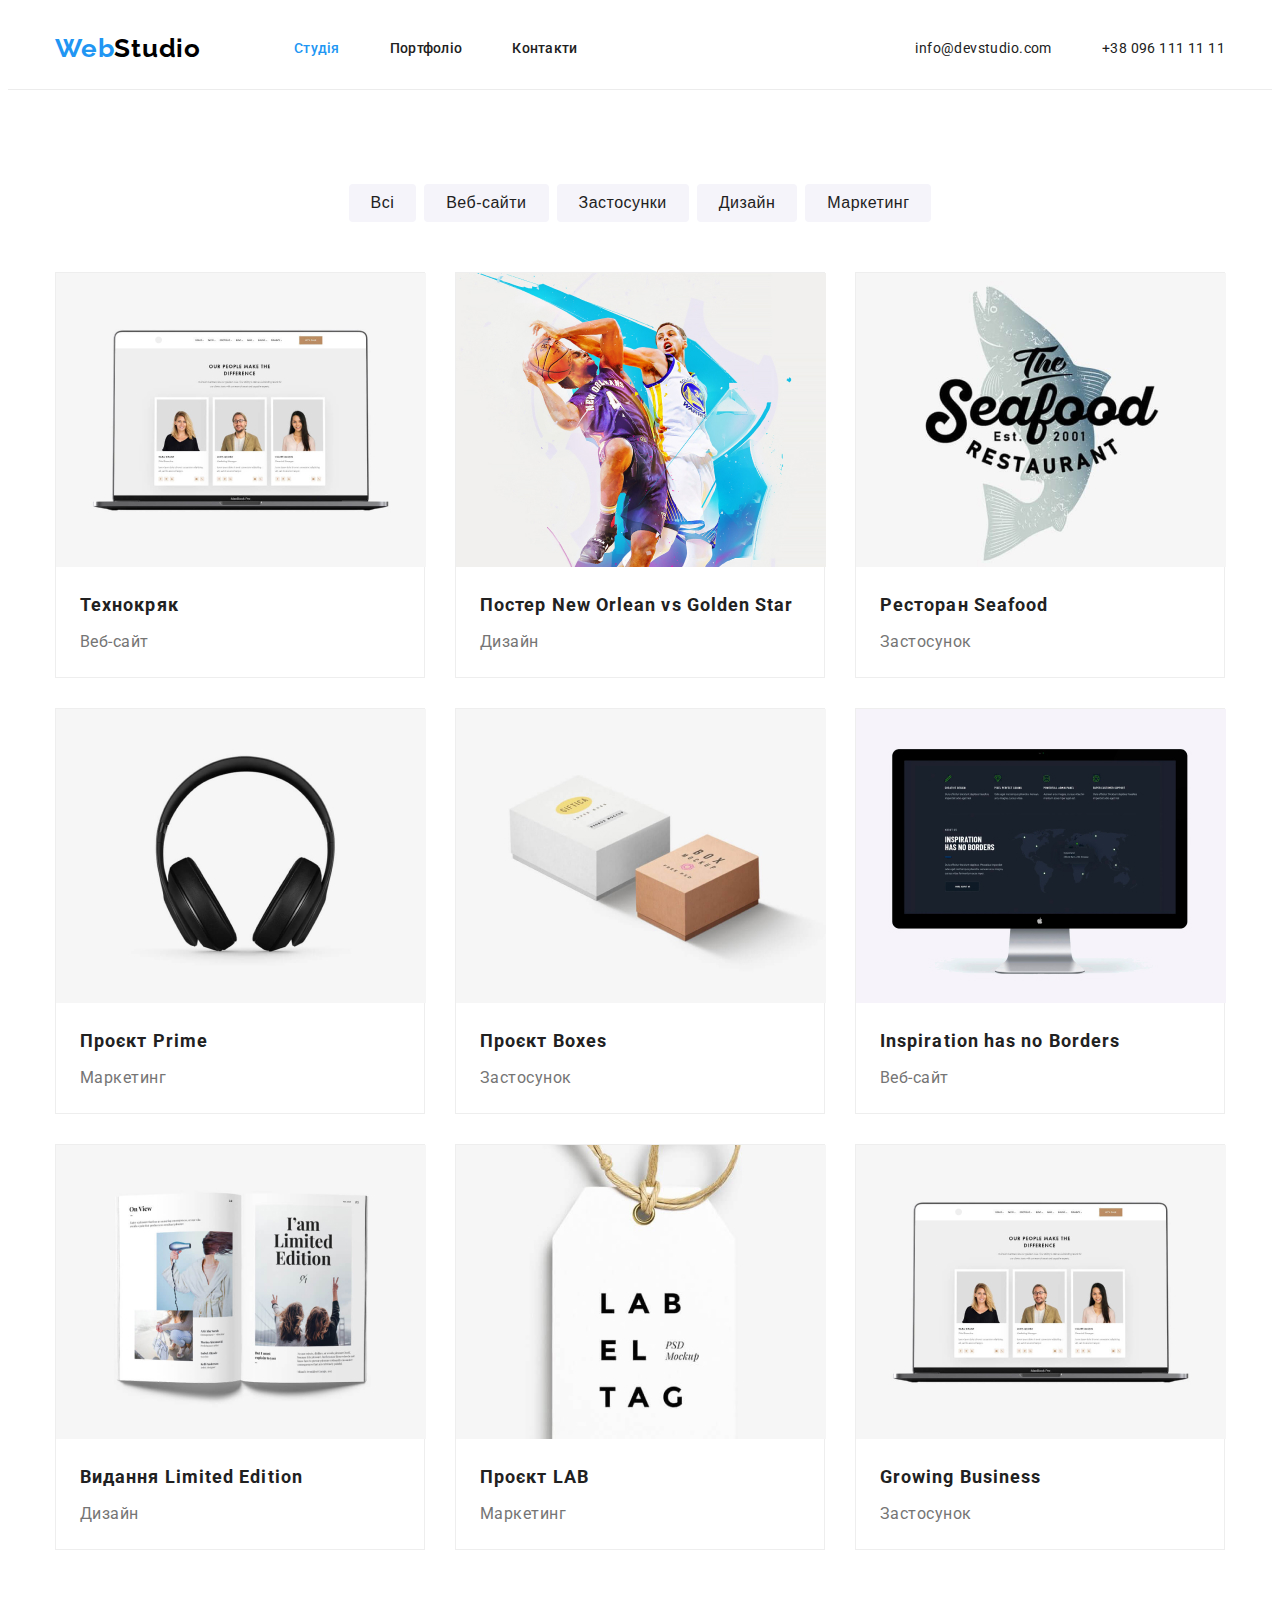
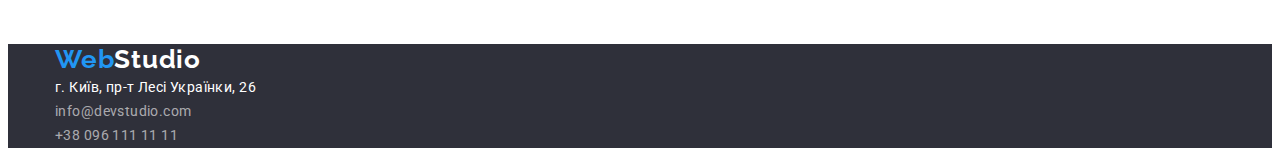
==== commit b229f25b: "Виправив" ====
--- a/portfolio.html
+++ b/portfolio.html
@@ -6,7 +6,7 @@
   <meta name="viewport" content="width=device-width, initial-scale=1.0">
   <link rel="stylesheet" href="https://cdnjs.cloudflare.com/ajax/libs/modern-normalize/1.1.0/modern-normalize.min.css"
     integrity="sha512-wpPYUAdjBVSE4KJnH1VR1HeZfpl1ub8YT/NKx4PuQ5NmX2tKuGu6U/JRp5y+Y8XG2tV+wKQpNHVUX03MfMFn9Q=="
-    crossorigin="anonymous" referrerpolicy="no-referrer" />
+    crossorigin="anonymous" referrerpolicy="no-referrer">
   <link rel="preconnect" href="https://fonts.googleapis.com">
   <link rel="preconnect" href="https://fonts.gstatic.com" crossorigin>
   <link href="https://fonts.googleapis.com/css2?family=Raleway:wght@700&family=Roboto:wght@400;500;700;900&display=swap"
@@ -61,7 +61,7 @@
         <ul class="projects-list list">
           <li class="projects-list-item">
             <a href="" class="link">
-              <img src="./images/portfolio/technocrack.jpg" alt="" width="370" height="294">
+              <img src="./images/portfolio/technocrack.jpg" alt="">
               <div class="card-description">
                 <h3 class="title">Технокряк</h3>
                 <p class="project-description">Веб-сайт</p>
@@ -71,7 +71,7 @@
           </li>
           <li class="projects-list-item">
             <a href="" class="link">
-              <img src="./images/portfolio/poster.jpg" alt="" width="370" height="294">
+              <img src="./images/portfolio/poster.jpg" alt="">
               <div class="card-description">
                 <h3 class="title">Постер New Orlean vs Golden Star</h3>
                 <p class="project-description">Дизайн</p>
@@ -81,7 +81,7 @@
           </li>
           <li class="projects-list-item">
             <a href="" class="link">
-              <img src="./images/portfolio/restaraunt.jpg" alt="" width="370" height="294">
+              <img src="./images/portfolio/restaraunt.jpg" alt="">
               <div class="card-description">
                 <h3 class="title">Ресторан Seafood</h3>
                 <p class="project-description">Застосунок</p>
@@ -91,7 +91,7 @@
           </li>
           <li class="projects-list-item">
             <a href="" class="link">
-              <img src="./images/portfolio/primeproject.jpg" alt="" width="370" height="294">
+              <img src="./images/portfolio/primeproject.jpg" alt="">
               <div class="card-description">
                 <h3 class="title">Проєкт Prime</h3>
                 <p class="project-description">Маркетинг</p>
@@ -101,7 +101,7 @@
           </li>
           <li class="projects-list-item">
             <a href="" class="link">
-              <img src="./images/portfolio/boxesproject.jpg" alt="" width="370" height="294">
+              <img src="./images/portfolio/boxesproject.jpg" alt="">
               <div class="card-description">
                 <h3 class="title">Проєкт Boxes</h3>
                 <p class="project-description">Застосунок</p>
@@ -111,7 +111,7 @@
           </li>
           <li class="projects-list-item">
             <a href="" class="link">
-              <img src="./images/portfolio/inspirationhasnoborders.jpg" alt="" width="370" height="294">
+              <img src="./images/portfolio/inspirationhasnoborders.jpg" alt="">
               <div class="card-description">
                 <h3 class="title">Inspiration has no Borders</h3>
                 <p class="project-description">Веб-сайт</p>
@@ -121,7 +121,7 @@
           </li>
           <li class="projects-list-item">
             <a href="" class="link">
-              <img src="./images/portfolio/limitededitionpost.jpg" alt="" width="370" height="294">
+              <img src="./images/portfolio/limitededitionpost.jpg" alt="">
               <div class="card-description">
                 <h3 class="title">Видання Limited Edition</h3>
                 <p class="project-description">Дизайн</p>
@@ -131,7 +131,7 @@
           </li>
           <li class="projects-list-item">
             <a href="" class="link">
-              <img src="./images/portfolio/labproject.jpg" alt="" width="370" height="294">
+              <img src="./images/portfolio/labproject.jpg" alt="">
               <div class="card-description">
                 <h3 class="title">Проєкт LAB</h3>
                 <p class="project-description">Маркетинг</p>
@@ -141,7 +141,7 @@
           </li>
           <li class="projects-list-item">
             <a href="" class="link">
-              <img src="./images/portfolio/technocrack.jpg" alt="" width="370" height="294">
+              <img src="./images/portfolio/technocrack.jpg" alt="">
               <div class="card-description">
                 <h3 class="title">Growing Business</h3>
                 <p class="project-description">Застосунок</p>
--- a/CSS/style.css
+++ b/CSS/style.css
@@ -106,7 +106,6 @@
   max-width: 1200px;
   margin: 0 auto;
   padding: 0 15px;
-  outline: 1px solid red;
 }
 
 .features .container,
@@ -122,6 +121,7 @@
 /* =================HEADER===================*/
 .header {
   background-color: var(--main-white-color);
+  border-bottom: 1px solid #ececec;
 }
 .header .container {
   display: flex;
@@ -191,6 +191,10 @@
 
 /* ==================HERO======================= */
 .hero {
+  padding-top: 200px;
+  padding-bottom: 200px;
+  padding-left: 452px;
+  padding-right: 452px;
   text-align: center;
   background-color: var(--hero-footer-color);
 }
@@ -374,8 +378,10 @@
 }
 
 .projects-list-item {
+  max-width: 370px;
   margin-left: 30px;
   margin-top: 30px;
+  border: 1px solid #EEEEEE;
 }
 
 .card-description {
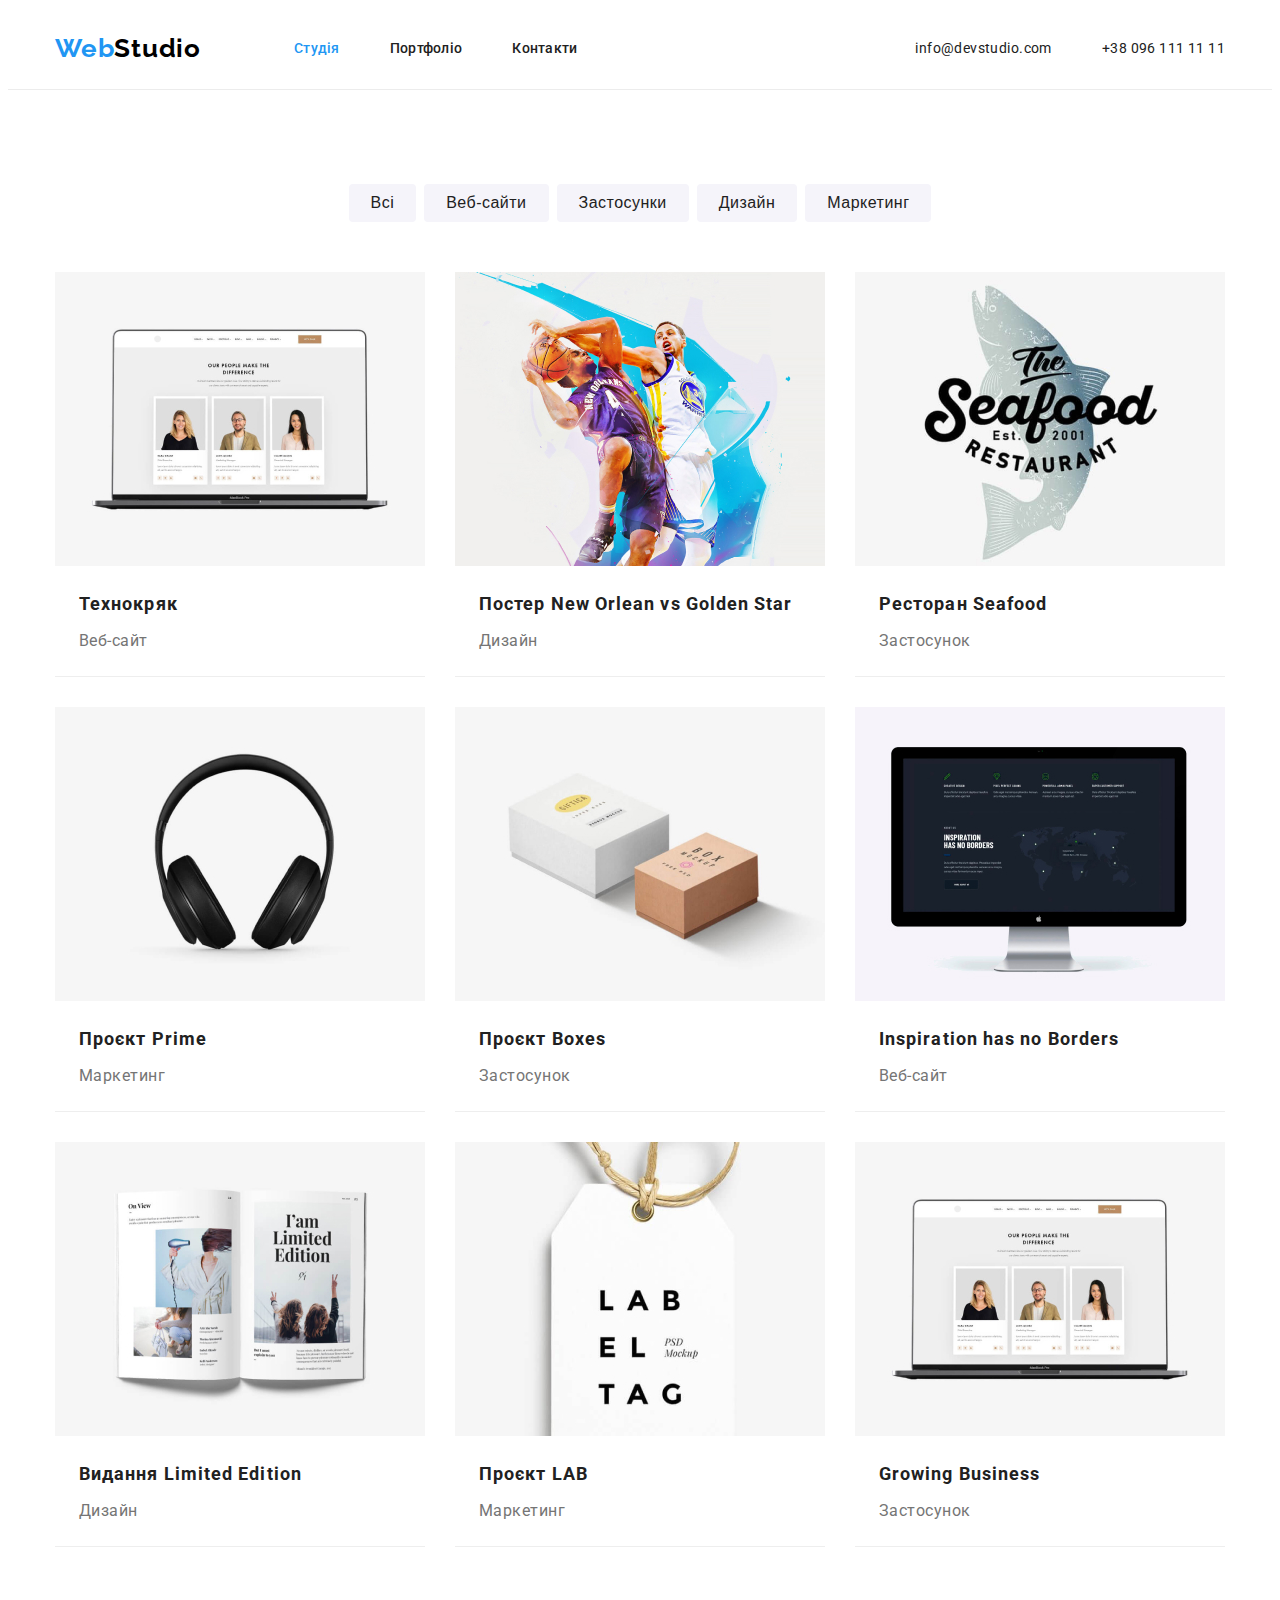
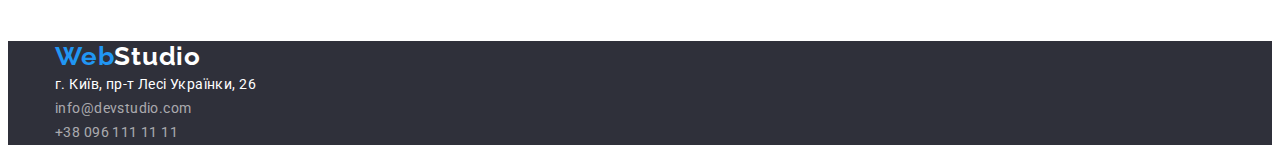
==== commit 30c941ad: "Встановив бекграунд футера" ====
--- a/portfolio.html
+++ b/portfolio.html
@@ -61,7 +61,7 @@
         <ul class="projects-list list">
           <li class="projects-list-item">
             <a href="" class="link">
-              <img src="./images/portfolio/technocrack.jpg" alt="">
+              <img src="./images/portfolio/technocrack.jpg" alt="" width="370">
               <div class="card-description">
                 <h3 class="title">Технокряк</h3>
                 <p class="project-description">Веб-сайт</p>
@@ -71,7 +71,7 @@
           </li>
           <li class="projects-list-item">
             <a href="" class="link">
-              <img src="./images/portfolio/poster.jpg" alt="">
+              <img src="./images/portfolio/poster.jpg" alt="" width="370">
               <div class="card-description">
                 <h3 class="title">Постер New Orlean vs Golden Star</h3>
                 <p class="project-description">Дизайн</p>
@@ -81,7 +81,7 @@
           </li>
           <li class="projects-list-item">
             <a href="" class="link">
-              <img src="./images/portfolio/restaraunt.jpg" alt="">
+              <img src="./images/portfolio/restaraunt.jpg" alt="" width="370">
               <div class="card-description">
                 <h3 class="title">Ресторан Seafood</h3>
                 <p class="project-description">Застосунок</p>
@@ -91,7 +91,7 @@
           </li>
           <li class="projects-list-item">
             <a href="" class="link">
-              <img src="./images/portfolio/primeproject.jpg" alt="">
+              <img src="./images/portfolio/primeproject.jpg" alt="" width="370">
               <div class="card-description">
                 <h3 class="title">Проєкт Prime</h3>
                 <p class="project-description">Маркетинг</p>
@@ -101,7 +101,7 @@
           </li>
           <li class="projects-list-item">
             <a href="" class="link">
-              <img src="./images/portfolio/boxesproject.jpg" alt="">
+              <img src="./images/portfolio/boxesproject.jpg" alt="" width="370">
               <div class="card-description">
                 <h3 class="title">Проєкт Boxes</h3>
                 <p class="project-description">Застосунок</p>
@@ -111,7 +111,7 @@
           </li>
           <li class="projects-list-item">
             <a href="" class="link">
-              <img src="./images/portfolio/inspirationhasnoborders.jpg" alt="">
+              <img src="./images/portfolio/inspirationhasnoborders.jpg" alt="" width="370">
               <div class="card-description">
                 <h3 class="title">Inspiration has no Borders</h3>
                 <p class="project-description">Веб-сайт</p>
@@ -121,7 +121,7 @@
           </li>
           <li class="projects-list-item">
             <a href="" class="link">
-              <img src="./images/portfolio/limitededitionpost.jpg" alt="">
+              <img src="./images/portfolio/limitededitionpost.jpg" alt="" width="370">
               <div class="card-description">
                 <h3 class="title">Видання Limited Edition</h3>
                 <p class="project-description">Дизайн</p>
@@ -131,7 +131,7 @@
           </li>
           <li class="projects-list-item">
             <a href="" class="link">
-              <img src="./images/portfolio/labproject.jpg" alt="">
+              <img src="./images/portfolio/labproject.jpg" alt="" width="370">
               <div class="card-description">
                 <h3 class="title">Проєкт LAB</h3>
                 <p class="project-description">Маркетинг</p>
@@ -141,7 +141,7 @@
           </li>
           <li class="projects-list-item">
             <a href="" class="link">
-              <img src="./images/portfolio/technocrack.jpg" alt="">
+              <img src="./images/portfolio/technocrack.jpg" alt="" width="370">
               <div class="card-description">
                 <h3 class="title">Growing Business</h3>
                 <p class="project-description">Застосунок</p>
--- a/CSS/style.css
+++ b/CSS/style.css
@@ -191,12 +191,19 @@
 
 /* ==================HERO======================= */
 .hero {
+  max-width: 1600px;
+  height: 600px;
+  margin: 0 auto;
   padding-top: 200px;
   padding-bottom: 200px;
   padding-left: 452px;
   padding-right: 452px;
   text-align: center;
-  background-color: var(--hero-footer-color);
+  background-image: url(../images/backgrounds/new_foto.jpg);
+  background-repeat: no-repeat;
+  background-position: center;
+  background-size: 1600px 600px;
+  /* background-color: var(--hero-footer-color); */
 }
 
 .hero-content {
@@ -204,6 +211,7 @@
 }
 
 .hero .title {
+  margin-bottom: 30px;
   color: var(--main-white-color);
   font-weight: 900;
   font-size: 44px;
@@ -214,11 +222,19 @@
 }
 
 .hero-btn {
-  display: block;
+  display: flex;
+  justify-content: center;
+  align-items: center;
   min-width: 200px;
   margin: 0 auto;
   padding: 10px 32px;
+  font-size: 16px;
+  font-weight: 700;
+  font-size: 16px;
+  line-height: 1.88;
+  letter-spacing: .06em;
   /* box-shadow: 0px 4px 4px rgba(0, 0, 0, 0.15); */
+  border: 1px solid transparent;
   border-style: none;
   border-radius: 4px;
   background-color: var(--accent-color);
@@ -381,7 +397,7 @@
   max-width: 370px;
   margin-left: 30px;
   margin-top: 30px;
-  border: 1px solid #EEEEEE;
+  border-bottom: 1px solid #EEEEEE;
 }
 
 .card-description {
